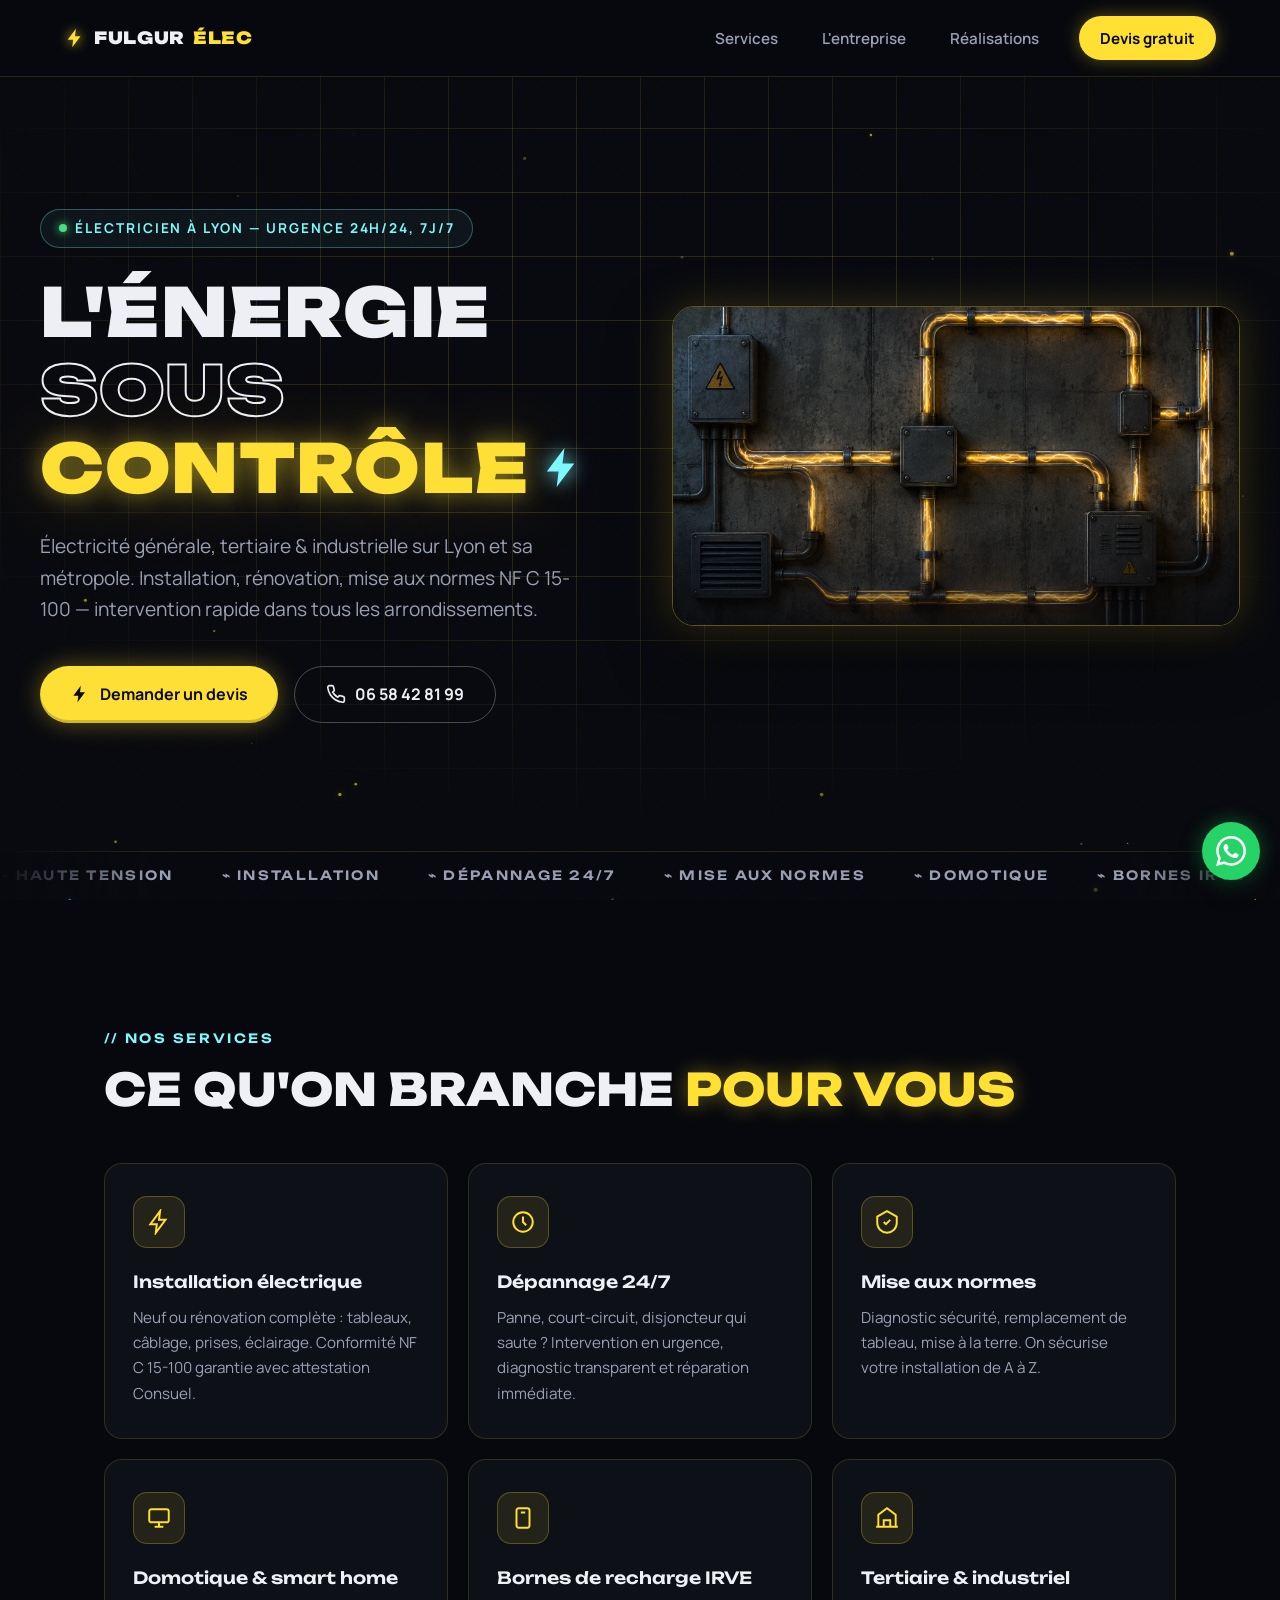
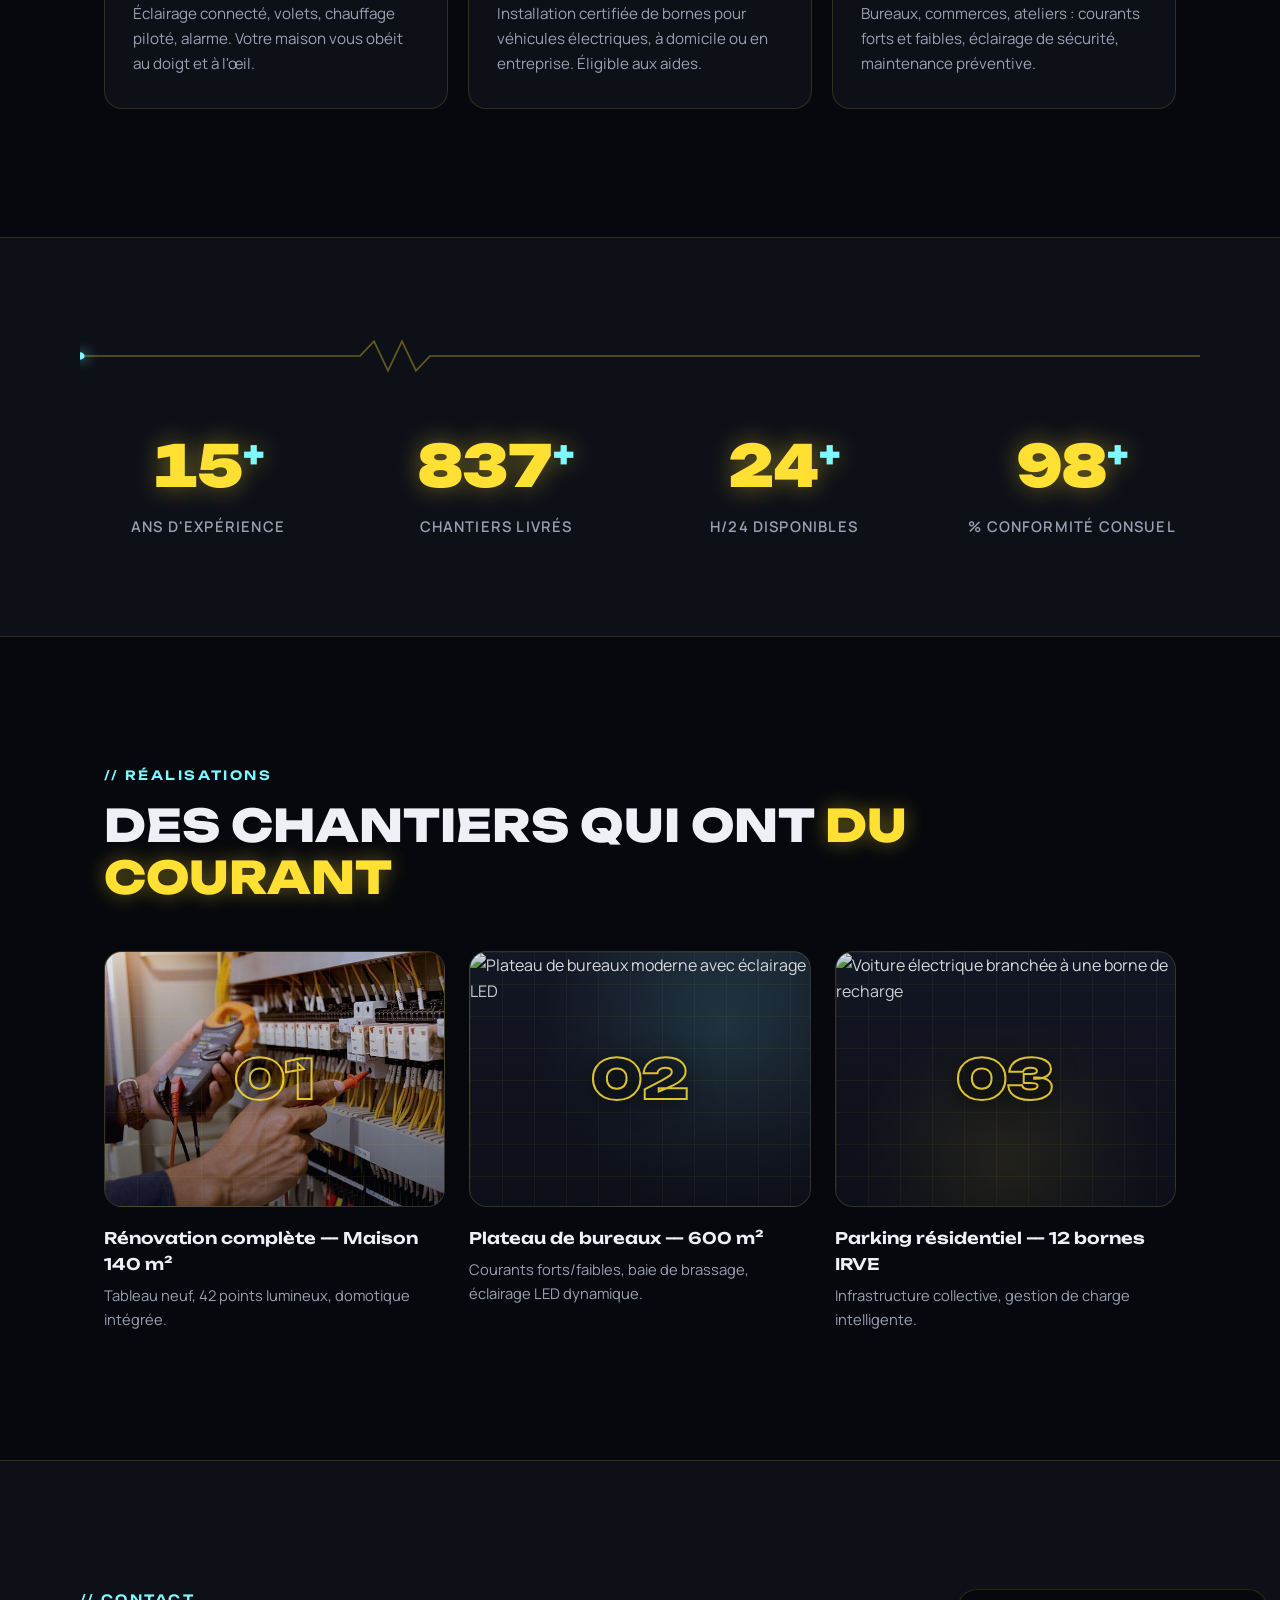
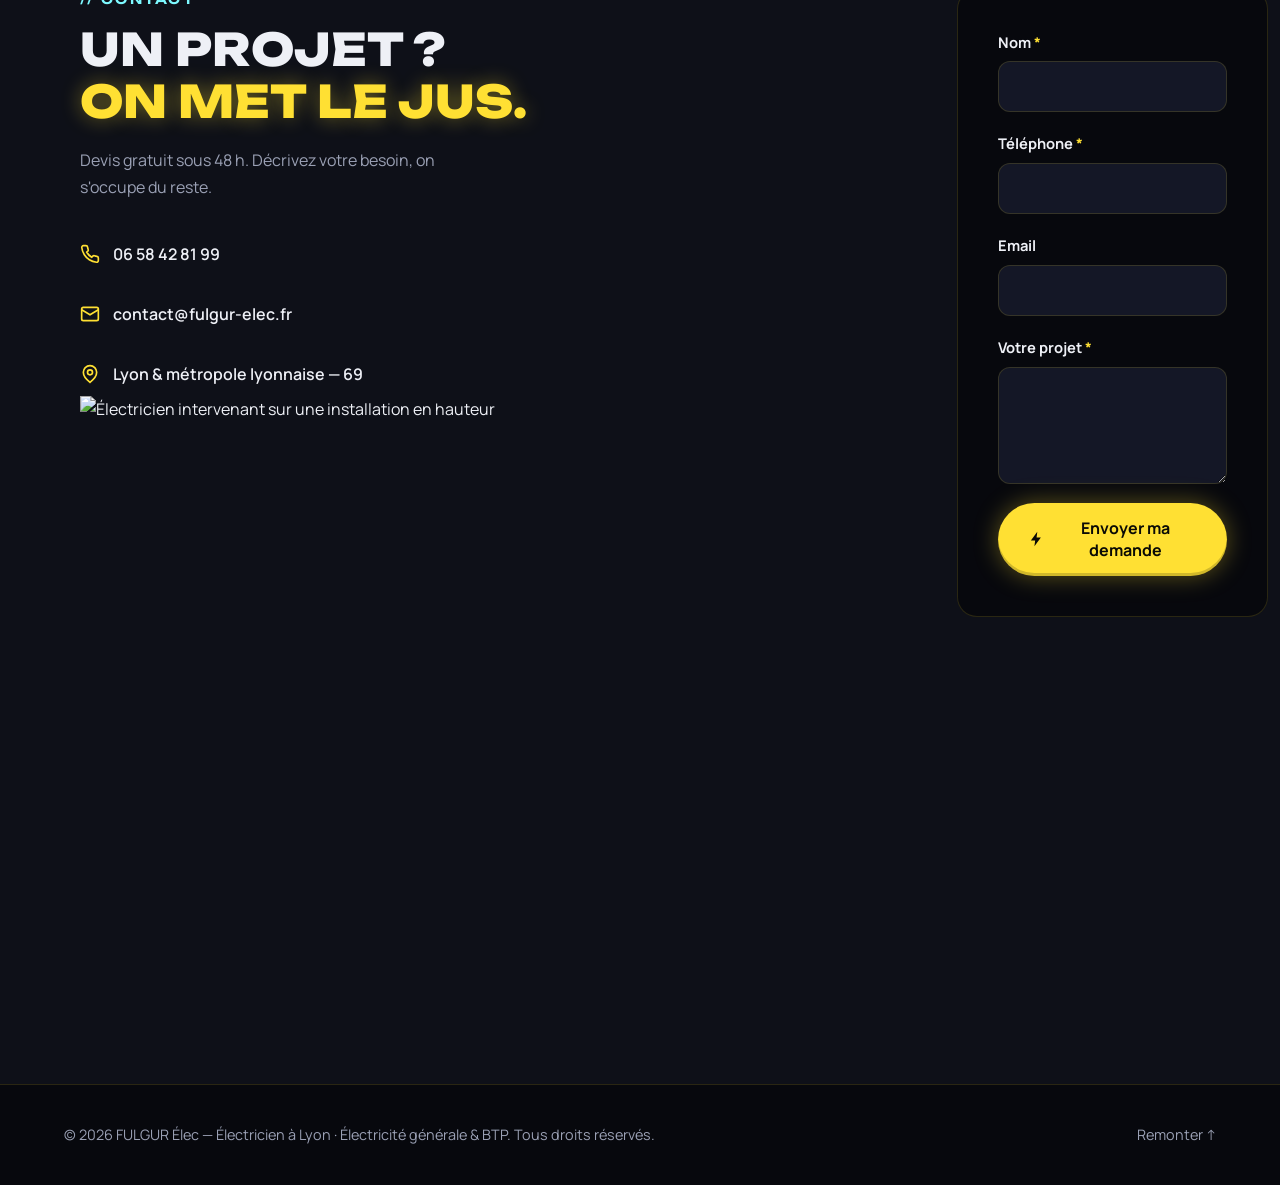
==== index.html @ a6e72f18 "Site vitrine FULGUR Élec — électricien à Lyon Co-Authored-By: Claude Fable 5 <noreply@anthropic.com>" ====
<!DOCTYPE html>
<html lang="fr">
<head>
<meta charset="UTF-8">
<meta name="viewport" content="width=device-width, initial-scale=1">
<title>FULGUR Élec — Électricien à Lyon | Électricité générale & BTP</title>
<meta name="description" content="FULGUR Élec, votre électricien à Lyon : électricité générale, tertiaire et industrielle. Installation, dépannage 24/7, mise aux normes sur Lyon et sa métropole. Devis gratuit.">
<link rel="preconnect" href="https://fonts.googleapis.com">
<link rel="preconnect" href="https://fonts.gstatic.com" crossorigin>
<link href="https://fonts.googleapis.com/css2?family=Unbounded:wght@400;600;800;900&family=Manrope:wght@400;500;600;700&display=swap" rel="stylesheet">
<link rel="stylesheet" href="styles.css">
</head>
<body>
<a class="skip-link" href="#main">Passer au contenu principal</a>

<!-- Canvas étincelles plein écran -->
<canvas id="sparks" aria-hidden="true"></canvas>

<header class="nav" id="top">
  <a href="#top" class="nav__logo" aria-label="FULGUR Élec — accueil">
    <svg viewBox="0 0 24 24" fill="none" aria-hidden="true" class="logo-bolt">
      <path d="M13 2 4 14h6l-1 8 9-12h-6l1-8z" fill="currentColor"/>
    </svg>
    FULGUR<span>ÉLEC</span>
  </a>
  <nav aria-label="Navigation principale" class="nav__links" id="navlinks">
    <a href="#services">Services</a>
    <a href="#chiffres">L'entreprise</a>
    <a href="#realisations">Réalisations</a>
    <a href="#contact" class="nav__cta">Devis gratuit</a>
  </nav>
  <button class="nav__burger" id="burger" aria-label="Ouvrir le menu" aria-expanded="false" aria-controls="navlinks">
    <span></span><span></span><span></span>
  </button>
</header>

<main id="main">

<!-- ============ HERO ============ -->
<section class="hero">
  <!-- Éclairs SVG animés -->
  <svg class="bolt bolt--1" viewBox="0 0 200 600" aria-hidden="true" preserveAspectRatio="none">
    <path class="bolt-path" d="M120 0 L80 180 L130 190 L60 380 L110 390 L40 600" />
  </svg>
  <svg class="bolt bolt--2" viewBox="0 0 200 600" aria-hidden="true" preserveAspectRatio="none">
    <path class="bolt-path" d="M60 0 L110 160 L70 175 L140 360 L95 375 L160 600" />
  </svg>
  <svg class="bolt bolt--3" viewBox="0 0 200 600" aria-hidden="true" preserveAspectRatio="none">
    <path class="bolt-path" d="M100 0 L70 220 L125 230 L85 430 L135 440 L90 600" />
  </svg>
  <div class="hero__flash" aria-hidden="true"></div>
  <div class="hero__grid" aria-hidden="true"></div>

  <div class="hero__inner">
  <div class="hero__content">
    <p class="hero__kicker reveal"><span class="live-dot" aria-hidden="true"></span> Électricien à Lyon — Urgence 24h/24, 7j/7</p>
    <h1 class="hero__title">
      <span class="reveal r1">L'ÉNERGIE</span>
      <span class="reveal r2 stroke">SOUS</span>
      <span class="reveal r3 volt">CONTRÔLE<svg class="title-bolt" viewBox="0 0 24 24" aria-hidden="true"><path d="M13 2 4 14h6l-1 8 9-12h-6l1-8z" fill="currentColor"/></svg></span>
    </h1>
    <p class="hero__sub reveal r4">Électricité générale, tertiaire &amp; industrielle sur Lyon et sa métropole. Installation, rénovation, mise aux normes NF C 15-100 — intervention rapide dans tous les arrondissements.</p>
    <div class="hero__actions reveal r5">
      <a href="#contact" class="btn btn--primary">
        <svg viewBox="0 0 24 24" fill="none" aria-hidden="true"><path d="M13 2 4 14h6l-1 8 9-12h-6l1-8z" fill="currentColor"/></svg>
        Demander un devis
      </a>
      <a href="tel:+33658428199" class="btn btn--ghost">
        <svg viewBox="0 0 24 24" fill="none" stroke="currentColor" stroke-width="2" aria-hidden="true"><path d="M22 16.92v3a2 2 0 0 1-2.18 2 19.79 19.79 0 0 1-8.63-3.07 19.5 19.5 0 0 1-6-6 19.79 19.79 0 0 1-3.07-8.67A2 2 0 0 1 4.11 2h3a2 2 0 0 1 2 1.72c.127.96.361 1.903.7 2.81a2 2 0 0 1-.45 2.11L8.09 9.91a16 16 0 0 0 6 6l1.27-1.27a2 2 0 0 1 2.11-.45c.907.339 1.85.573 2.81.7A2 2 0 0 1 22 16.92z"/></svg>
        06 58 42 81 99
      </a>
    </div>
  </div>

  <div class="hero__media reveal r4">
    <div class="hero__media-frame">
      <video src="video_web.mp4" poster="image_video.png" autoplay muted loop playsinline aria-label="Vidéo de présentation FULGUR Élec"></video>
    </div>
  </div>
  </div>

  <div class="hero__marquee" aria-hidden="true">
    <div class="marquee__track">
      <span>⌁ HAUTE TENSION</span><span>⌁ INSTALLATION</span><span>⌁ DÉPANNAGE 24/7</span><span>⌁ MISE AUX NORMES</span><span>⌁ DOMOTIQUE</span><span>⌁ BORNES IRVE</span>
      <span>⌁ HAUTE TENSION</span><span>⌁ INSTALLATION</span><span>⌁ DÉPANNAGE 24/7</span><span>⌁ MISE AUX NORMES</span><span>⌁ DOMOTIQUE</span><span>⌁ BORNES IRVE</span>
    </div>
  </div>
</section>

<!-- ============ SERVICES ============ -->
<section class="services" id="services">
  <div class="section-head">
    <p class="section-tag">// Nos services</p>
    <h2>Ce qu'on branche <span class="accent">pour vous</span></h2>
  </div>
  <div class="services__grid">
    <article class="card" style="--i:0">
      <div class="card__zap" aria-hidden="true"></div>
      <div class="card__icon"><svg viewBox="0 0 24 24" fill="none" stroke="currentColor" stroke-width="1.8" aria-hidden="true"><path d="M13 2 4 14h6l-1 8 9-12h-6l1-8z"/></svg></div>
      <h3>Installation électrique</h3>
      <p>Neuf ou rénovation complète : tableaux, câblage, prises, éclairage. Conformité NF C 15-100 garantie avec attestation Consuel.</p>
    </article>
    <article class="card" style="--i:1">
      <div class="card__zap" aria-hidden="true"></div>
      <div class="card__icon"><svg viewBox="0 0 24 24" fill="none" stroke="currentColor" stroke-width="1.8" aria-hidden="true"><circle cx="12" cy="12" r="9"/><path d="M12 7v5l3 3"/></svg></div>
      <h3>Dépannage 24/7</h3>
      <p>Panne, court-circuit, disjoncteur qui saute ? Intervention en urgence, diagnostic transparent et réparation immédiate.</p>
    </article>
    <article class="card" style="--i:2">
      <div class="card__zap" aria-hidden="true"></div>
      <div class="card__icon"><svg viewBox="0 0 24 24" fill="none" stroke="currentColor" stroke-width="1.8" aria-hidden="true"><path d="M12 2 3 7v6c0 5 3.8 8.4 9 9 5.2-.6 9-4 9-9V7l-9-5z"/><path d="m9 12 2 2 4-4"/></svg></div>
      <h3>Mise aux normes</h3>
      <p>Diagnostic sécurité, remplacement de tableau, mise à la terre. On sécurise votre installation de A à Z.</p>
    </article>
    <article class="card" style="--i:3">
      <div class="card__zap" aria-hidden="true"></div>
      <div class="card__icon"><svg viewBox="0 0 24 24" fill="none" stroke="currentColor" stroke-width="1.8" aria-hidden="true"><rect x="3" y="4" width="18" height="12" rx="2"/><path d="M8 20h8M12 16v4"/></svg></div>
      <h3>Domotique &amp; smart home</h3>
      <p>Éclairage connecté, volets, chauffage piloté, alarme. Votre maison vous obéit au doigt et à l'œil.</p>
    </article>
    <article class="card" style="--i:4">
      <div class="card__zap" aria-hidden="true"></div>
      <div class="card__icon"><svg viewBox="0 0 24 24" fill="none" stroke="currentColor" stroke-width="1.8" aria-hidden="true"><rect x="6" y="3" width="12" height="18" rx="2"/><path d="M10 7h4M12 17h.01"/></svg></div>
      <h3>Bornes de recharge IRVE</h3>
      <p>Installation certifiée de bornes pour véhicules électriques, à domicile ou en entreprise. Éligible aux aides.</p>
    </article>
    <article class="card" style="--i:5">
      <div class="card__zap" aria-hidden="true"></div>
      <div class="card__icon"><svg viewBox="0 0 24 24" fill="none" stroke="currentColor" stroke-width="1.8" aria-hidden="true"><path d="M2 20h20M4 20V9l8-6 8 6v11M9 20v-6h6v6"/></svg></div>
      <h3>Tertiaire &amp; industriel</h3>
      <p>Bureaux, commerces, ateliers : courants forts et faibles, éclairage de sécurité, maintenance préventive.</p>
    </article>
  </div>
</section>

<!-- ============ CHIFFRES ============ -->
<section class="stats" id="chiffres">
  <div class="stats__wire" aria-hidden="true">
    <svg viewBox="0 0 1200 60" preserveAspectRatio="none"><path class="wire-path" d="M0 30 H300 l15 -20 15 40 15 -40 15 40 15 -20 H1200"/><circle class="wire-pulse" r="5"/></svg>
  </div>
  <div class="stats__grid">
    <div class="stat"><span class="stat__num" data-count="15">0</span><span class="stat__label">ans d'expérience</span></div>
    <div class="stat"><span class="stat__num" data-count="850">0</span><span class="stat__label">chantiers livrés</span></div>
    <div class="stat"><span class="stat__num" data-count="24">0</span><span class="stat__label">h/24 disponibles</span></div>
    <div class="stat"><span class="stat__num" data-count="100">0</span><span class="stat__label">% conformité Consuel</span></div>
  </div>
</section>

<!-- ============ RÉALISATIONS ============ -->
<section class="works" id="realisations">
  <div class="section-head">
    <p class="section-tag">// Réalisations</p>
    <h2>Des chantiers qui ont <span class="accent">du courant</span></h2>
  </div>
  <div class="works__grid">
    <article class="work" style="--i:0">
      <div class="work__visual work__visual--a"><img src="img2.jpg" alt="Électricien câblant un tableau électrique résidentiel" width="800" height="600" loading="lazy"><span aria-hidden="true">01</span></div>
      <h3>Rénovation complète — Maison 140 m²</h3>
      <p>Tableau neuf, 42 points lumineux, domotique intégrée.</p>
    </article>
    <article class="work" style="--i:1">
      <div class="work__visual work__visual--b"><img src="https://images.unsplash.com/photo-1497366754035-f200968a6e72?auto=format&fit=crop&w=800&q=70" alt="Plateau de bureaux moderne avec éclairage LED" width="800" height="600" loading="lazy"><span aria-hidden="true">02</span></div>
      <h3>Plateau de bureaux — 600 m²</h3>
      <p>Courants forts/faibles, baie de brassage, éclairage LED dynamique.</p>
    </article>
    <article class="work" style="--i:2">
      <div class="work__visual work__visual--c"><img src="https://images.unsplash.com/photo-1593941707882-a5bba14938c7?auto=format&fit=crop&w=800&q=70" alt="Voiture électrique branchée à une borne de recharge" width="800" height="600" loading="lazy"><span aria-hidden="true">03</span></div>
      <h3>Parking résidentiel — 12 bornes IRVE</h3>
      <p>Infrastructure collective, gestion de charge intelligente.</p>
    </article>
  </div>
</section>

<!-- ============ CONTACT ============ -->
<section class="contact" id="contact">
  <div class="contact__inner">
    <div class="contact__text">
      <p class="section-tag">// Contact</p>
      <h2>Un projet ?<br><span class="accent">On met le jus.</span></h2>
      <p class="contact__sub">Devis gratuit sous 48 h. Décrivez votre besoin, on s'occupe du reste.</p>
      <ul class="contact__infos">
        <li><svg viewBox="0 0 24 24" fill="none" stroke="currentColor" stroke-width="2" aria-hidden="true"><path d="M22 16.92v3a2 2 0 0 1-2.18 2 19.79 19.79 0 0 1-8.63-3.07 19.5 19.5 0 0 1-6-6 19.79 19.79 0 0 1-3.07-8.67A2 2 0 0 1 4.11 2h3a2 2 0 0 1 2 1.72c.127.96.361 1.903.7 2.81a2 2 0 0 1-.45 2.11L8.09 9.91a16 16 0 0 0 6 6l1.27-1.27a2 2 0 0 1 2.11-.45c.907.339 1.85.573 2.81.7A2 2 0 0 1 22 16.92z"/></svg><a href="tel:+33658428199">06 58 42 81 99</a></li>
        <li><svg viewBox="0 0 24 24" fill="none" stroke="currentColor" stroke-width="2" aria-hidden="true"><rect x="2" y="4" width="20" height="16" rx="2"/><path d="m22 7-10 6L2 7"/></svg><a href="mailto:contact@fulgur-elec.fr">contact@fulgur-elec.fr</a></li>
        <li><svg viewBox="0 0 24 24" fill="none" stroke="currentColor" stroke-width="2" aria-hidden="true"><path d="M20 10c0 6-8 12-8 12s-8-6-8-12a8 8 0 0 1 16 0z"/><circle cx="12" cy="10" r="3"/></svg>Lyon &amp; métropole lyonnaise — 69</li>
      </ul>
      <div class="contact__photo">
        <img src="https://images.unsplash.com/photo-1621905252507-b35492cc74b4?auto=format&fit=crop&w=800&q=70" alt="Électricien intervenant sur une installation en hauteur" width="800" height="560" loading="lazy">
      </div>
    </div>
    <form class="contact__form" id="quoteForm" novalidate>
      <div class="field">
        <label for="f-name">Nom <span aria-hidden="true">*</span></label>
        <input id="f-name" name="name" type="text" autocomplete="name" required>
        <p class="field__error" id="err-name" hidden>Veuillez indiquer votre nom.</p>
      </div>
      <div class="field">
        <label for="f-tel">Téléphone <span aria-hidden="true">*</span></label>
        <input id="f-tel" name="tel" type="tel" autocomplete="tel" required>
        <p class="field__error" id="err-tel" hidden>Veuillez indiquer un numéro valide.</p>
      </div>
      <div class="field">
        <label for="f-email">Email</label>
        <input id="f-email" name="email" type="email" autocomplete="email">
      </div>
      <div class="field">
        <label for="f-msg">Votre projet <span aria-hidden="true">*</span></label>
        <textarea id="f-msg" name="message" rows="4" required></textarea>
        <p class="field__error" id="err-msg" hidden>Dites-nous en un mot ce dont vous avez besoin.</p>
      </div>
      <button type="submit" class="btn btn--primary btn--full">
        <svg viewBox="0 0 24 24" fill="none" aria-hidden="true"><path d="M13 2 4 14h6l-1 8 9-12h-6l1-8z" fill="currentColor"/></svg>
        Envoyer ma demande
      </button>
      <p class="form__success" id="formSuccess" role="status" hidden>⌁ Demande envoyée ! On vous rappelle sous 48 h.</p>
    </form>
  </div>
</section>

</main>

<a href="https://wa.me/33658428199?text=Bonjour%2C%20je%20souhaite%20un%20devis%20pour%20des%20travaux%20d%27%C3%A9lectricit%C3%A9%20%C3%A0%20Lyon."
   class="whatsapp-fab" target="_blank" rel="noopener" aria-label="Nous contacter sur WhatsApp">
  <svg viewBox="0 0 24 24" fill="currentColor" aria-hidden="true"><path d="M17.472 14.382c-.297-.149-1.758-.867-2.03-.967-.273-.099-.471-.148-.67.15-.197.297-.767.966-.94 1.164-.173.199-.347.223-.644.075-.297-.15-1.255-.463-2.39-1.475-.883-.788-1.48-1.761-1.653-2.059-.173-.297-.018-.458.13-.606.134-.133.297-.347.446-.52.149-.174.198-.298.297-.497.1-.198.05-.371-.025-.52-.075-.149-.669-1.612-.916-2.207-.242-.579-.487-.5-.669-.51-.173-.008-.371-.01-.57-.01-.198 0-.52.074-.792.372-.272.297-1.04 1.016-1.04 2.479 0 1.462 1.065 2.875 1.213 3.074.149.198 2.096 3.2 5.077 4.487.709.306 1.262.489 1.694.625.712.227 1.36.195 1.871.118.571-.085 1.758-.719 2.006-1.413.248-.694.248-1.289.173-1.413-.074-.124-.272-.198-.57-.347m-5.421 7.403h-.004a9.87 9.87 0 0 1-5.031-1.378l-.361-.214-3.741.982.998-3.648-.235-.374a9.86 9.86 0 0 1-1.51-5.26c.001-5.45 4.436-9.884 9.888-9.884 2.64 0 5.122 1.03 6.988 2.898a9.825 9.825 0 0 1 2.893 6.994c-.003 5.45-4.437 9.884-9.885 9.884m8.413-18.297A11.815 11.815 0 0 0 12.05 0C5.495 0 .16 5.335.157 11.892c0 2.096.547 4.142 1.588 5.945L.057 24l6.305-1.654a11.882 11.882 0 0 0 5.683 1.448h.005c6.554 0 11.89-5.335 11.893-11.893a11.821 11.821 0 0 0-3.48-8.413Z"/></svg>
</a>

<footer class="footer">
  <p>© 2026 FULGUR Élec — Électricien à Lyon · Électricité générale &amp; BTP. Tous droits réservés.</p>
  <a href="#top">Remonter ↑</a>
</footer>

<script src="script.js" defer></script>
</body>
</html>
---- styles.css ----
/* ============ FULGUR ÉLEC — thème haute tension ============ */
:root {
  --bg: #07080d;
  --surface: #0e1018;
  --surface-2: #141726;
  --line: rgba(255, 224, 51, .14);
  --on-surface: #eef0f6;
  --muted: #9aa0b4;
  --primary: #ffe033;         /* jaune électrique */
  --primary-dim: #d4b800;
  --on-primary: #0a0a05;
  --arc: #7df9ff;             /* cyan arc électrique */
  --error: #ff5c5c;
  --success: #4ade80;
  --font-display: "Unbounded", sans-serif;
  --font-body: "Manrope", sans-serif;
}

* { margin: 0; padding: 0; box-sizing: border-box; }
html { scroll-behavior: smooth; }
body {
  background: var(--bg);
  color: var(--on-surface);
  font-family: var(--font-body);
  font-size: 16px;
  line-height: 1.65;
  overflow-x: hidden;
}
img, svg { display: block; }
a { color: inherit; }

/* Grain subtil */
body::before {
  content: ""; position: fixed; inset: 0; pointer-events: none; z-index: 3;
  opacity: .05;
  background-image: url("data:image/svg+xml,%3Csvg xmlns='http://www.w3.org/2000/svg' width='120' height='120'%3E%3Cfilter id='n'%3E%3CfeTurbulence type='fractalNoise' baseFrequency='0.9' numOctaves='2'/%3E%3C/filter%3E%3Crect width='120' height='120' filter='url(%23n)' opacity='0.6'/%3E%3C/svg%3E");
}

.skip-link {
  position: absolute; left: -999px; top: 0; z-index: 100;
  background: var(--primary); color: var(--on-primary);
  padding: .75rem 1.25rem; font-weight: 700; text-decoration: none;
}
.skip-link:focus { left: 0; }

:focus-visible { outline: 3px solid var(--arc); outline-offset: 3px; border-radius: 4px; }

#sparks { position: fixed; inset: 0; z-index: 1; pointer-events: none; }

/* ============ NAV ============ */
.nav {
  position: fixed; top: 0; left: 0; right: 0; z-index: 50;
  display: flex; align-items: center; justify-content: space-between;
  padding: 1rem clamp(1.25rem, 5vw, 4rem);
  background: color-mix(in srgb, var(--bg) 78%, transparent);
  backdrop-filter: blur(14px);
  border-bottom: 1px solid var(--line);
}
.nav__logo {
  display: flex; align-items: center; gap: .5rem;
  font-family: var(--font-display); font-weight: 900; font-size: 1.05rem;
  letter-spacing: .04em; text-decoration: none; color: var(--on-surface);
  min-height: 44px;
}
.nav__logo span { color: var(--primary); }
.logo-bolt { width: 22px; height: 22px; color: var(--primary); filter: drop-shadow(0 0 6px var(--primary)); }
.nav__links { display: flex; align-items: center; gap: clamp(1rem, 3vw, 2.25rem); }
.nav__links a {
  text-decoration: none; color: var(--muted); font-weight: 600; font-size: .95rem;
  padding: .6rem .25rem; min-height: 44px; display: inline-flex; align-items: center;
  transition: color .2s ease;
}
.nav__links a:hover { color: var(--primary); }
.nav__cta {
  background: var(--primary); color: var(--on-primary) !important;
  padding: .6rem 1.3rem !important; border-radius: 999px; font-weight: 700 !important;
  box-shadow: 0 0 18px rgba(255, 224, 51, .35);
  transition: transform .15s ease, box-shadow .2s ease;
}
.nav__cta:hover { transform: translateY(-2px); box-shadow: 0 0 30px rgba(255, 224, 51, .55); }
.nav__burger { display: none; }

/* ============ HERO ============ */
.hero {
  position: relative; min-height: 100dvh;
  display: flex; align-items: center; justify-content: center;
  padding: 7rem 1.5rem 5rem; overflow: hidden;
}
.hero__grid {
  position: absolute; inset: 0; z-index: 0;
  background-image:
    linear-gradient(var(--line) 1px, transparent 1px),
    linear-gradient(90deg, var(--line) 1px, transparent 1px);
  background-size: 64px 64px;
  mask-image: radial-gradient(ellipse 80% 70% at 50% 40%, black 30%, transparent 75%);
  -webkit-mask-image: radial-gradient(ellipse 80% 70% at 50% 40%, black 30%, transparent 75%);
}
.hero__flash {
  position: absolute; inset: 0; z-index: 0; background: var(--arc); opacity: 0;
  animation: flash 7s infinite;
  mix-blend-mode: screen;
}
@keyframes flash {
  0%, 91%, 95%, 100% { opacity: 0; }
  92% { opacity: .10; }
  93% { opacity: .02; }
  94% { opacity: .14; }
}

/* Éclairs SVG */
.bolt { position: absolute; top: -5%; height: 110%; width: clamp(90px, 12vw, 180px); z-index: 0; }
.bolt--1 { left: 6%; }
.bolt--2 { right: 8%; }
.bolt--3 { left: 45%; opacity: .6; }
.bolt-path {
  fill: none; stroke: var(--primary); stroke-width: 3; stroke-linejoin: round;
  stroke-dasharray: 1400; stroke-dashoffset: 1400;
  filter: drop-shadow(0 0 8px var(--primary)) drop-shadow(0 0 24px rgba(255,224,51,.6));
  animation: strike 7s infinite;
}
.bolt--2 .bolt-path { stroke: var(--arc); filter: drop-shadow(0 0 8px var(--arc)) drop-shadow(0 0 24px rgba(125,249,255,.5)); animation-delay: 2.3s; }
.bolt--3 .bolt-path { animation-delay: 4.6s; stroke-width: 2; }
@keyframes strike {
  0%, 88% { stroke-dashoffset: 1400; opacity: 0; }
  90% { stroke-dashoffset: 0; opacity: 1; }
  92% { opacity: .25; }
  94% { opacity: 1; }
  97%, 100% { stroke-dashoffset: 0; opacity: 0; }
}

.hero__inner {
  position: relative; z-index: 2;
  display: grid; grid-template-columns: 1fr 1fr;
  gap: clamp(2rem, 5vw, 4.5rem); align-items: center;
  max-width: 1200px; width: 100%;
}
.hero__content { text-align: left; }

.hero__media { min-width: 0; display: flex; }
.hero__media-frame {
  position: relative; border-radius: 22px; overflow: hidden;
  width: 100%; display: flex;
  border: 1px solid rgba(255,224,51,.35);
  box-shadow: 0 0 40px rgba(255,224,51,.18), 0 24px 60px rgba(0,0,0,.55);
}
.hero__media-frame::after {
  content: ""; position: absolute; inset: 0; pointer-events: none;
  background: linear-gradient(180deg, transparent 65%, rgba(7,8,13,.55));
}
.hero__media video {
  display: block; width: 100%; aspect-ratio: 16 / 9; object-fit: cover;
}
.hero__kicker {
  display: inline-flex; align-items: center; gap: .55rem;
  font-size: .85rem; font-weight: 700; letter-spacing: .14em; text-transform: uppercase;
  color: var(--arc); border: 1px solid rgba(125,249,255,.3); border-radius: 999px;
  padding: .45rem 1.1rem; margin-bottom: 1.75rem;
  background: rgba(125,249,255,.05);
}
.live-dot {
  width: 8px; height: 8px; border-radius: 50%; background: var(--success);
  box-shadow: 0 0 8px var(--success);
  animation: pulse 1.6s ease-in-out infinite;
}
@keyframes pulse { 50% { opacity: .35; } }

.hero__title {
  font-family: var(--font-display); font-weight: 900;
  font-size: clamp(2rem, 5.5vw, 4.2rem); line-height: 1.06;
  text-transform: uppercase; letter-spacing: .01em;
  display: flex; flex-direction: column; align-items: flex-start; gap: .1em;
}
.hero__title .stroke {
  color: transparent; -webkit-text-stroke: 2px var(--on-surface);
}
.hero__title .volt {
  color: var(--primary);
  text-shadow: 0 0 24px rgba(255,224,51,.5), 0 0 80px rgba(255,224,51,.25);
  display: inline-flex; align-items: center; gap: .15em;
}
.title-bolt { width: .7em; height: .7em; color: var(--arc); filter: drop-shadow(0 0 10px var(--arc)); animation: flicker 3.5s infinite; }
@keyframes flicker { 0%,100% {opacity:1} 6% {opacity:.2} 9% {opacity:1} 54% {opacity:1} 56% {opacity:.4} 58% {opacity:1} }

.hero__sub {
  color: var(--muted); font-size: clamp(1rem, 2vw, 1.2rem);
  max-width: 560px; margin: 1.75rem 0 2.5rem;
}
.hero__actions { display: flex; gap: 1rem; flex-wrap: wrap; }

.btn {
  display: inline-flex; align-items: center; gap: .6rem;
  min-height: 52px; padding: .9rem 1.9rem; border-radius: 999px;
  font-family: var(--font-body); font-weight: 700; font-size: 1rem;
  text-decoration: none; border: none; cursor: pointer;
  touch-action: manipulation;
  transition: transform .15s ease, box-shadow .25s ease, background .2s ease;
}
.btn svg { width: 20px; height: 20px; }
.btn:active { transform: scale(.97); }
.btn--primary {
  background: var(--primary); color: var(--on-primary);
  box-shadow: 0 0 24px rgba(255,224,51,.35), inset 0 -3px 0 rgba(0,0,0,.18);
}
.btn--primary:hover { transform: translateY(-2px); box-shadow: 0 0 44px rgba(255,224,51,.6); }
.btn--ghost {
  background: transparent; color: var(--on-surface);
  border: 1.5px solid rgba(238,240,246,.28);
}
.btn--ghost:hover { border-color: var(--arc); color: var(--arc); box-shadow: 0 0 20px rgba(125,249,255,.25); }
.btn--full { width: 100%; justify-content: center; }

/* Reveal au chargement */
.reveal { opacity: 0; transform: translateY(26px); animation: rise .8s cubic-bezier(.2,.8,.2,1) forwards; }
.r1 { animation-delay: .1s } .r2 { animation-delay: .22s } .r3 { animation-delay: .34s }
.r4 { animation-delay: .5s } .r5 { animation-delay: .64s }
@keyframes rise { to { opacity: 1; transform: none; } }

/* Marquee */
.hero__marquee {
  position: absolute; bottom: 0; left: 0; right: 0; z-index: 2;
  border-top: 1px solid var(--line);
  background: color-mix(in srgb, var(--bg) 65%, transparent);
  overflow: hidden; padding: .85rem 0;
  -webkit-mask-image: linear-gradient(90deg, transparent, black 12%, black 88%, transparent);
  mask-image: linear-gradient(90deg, transparent, black 12%, black 88%, transparent);
}
.marquee__track {
  display: flex; gap: 3rem; width: max-content;
  animation: scroll 26s linear infinite;
  font-family: var(--font-display); font-size: .8rem; font-weight: 600;
  letter-spacing: .18em; color: var(--muted); white-space: nowrap;
}
@keyframes scroll { to { transform: translateX(-50%); } }

/* ============ SECTIONS ============ */
section { position: relative; z-index: 2; }
.section-head { max-width: 1120px; margin: 0 auto; padding: 0 1.5rem; }
.section-tag {
  font-family: var(--font-display); font-size: .8rem; font-weight: 600;
  letter-spacing: .2em; text-transform: uppercase; color: var(--arc);
  margin-bottom: .9rem;
}
h2 {
  font-family: var(--font-display); font-weight: 800;
  font-size: clamp(1.7rem, 4.5vw, 2.8rem); line-height: 1.15; text-transform: uppercase;
}
.accent { color: var(--primary); text-shadow: 0 0 20px rgba(255,224,51,.4); }

/* Services */
.services { padding: clamp(4.5rem, 10vw, 8rem) 0; }
.services__grid {
  max-width: 1120px; margin: 3rem auto 0; padding: 0 1.5rem;
  display: grid; grid-template-columns: repeat(auto-fit, minmax(300px, 1fr)); gap: 1.25rem;
}
.card {
  position: relative; overflow: hidden;
  background: var(--surface); border: 1px solid var(--line); border-radius: 18px;
  padding: 2rem 1.75rem;
  opacity: 0; transform: translateY(30px);
  transition: transform .3s ease, border-color .3s ease, box-shadow .3s ease;
}
.card.in-view { animation: rise .7s cubic-bezier(.2,.8,.2,1) forwards; animation-delay: calc(var(--i) * 90ms); }
.card:hover { border-color: rgba(255,224,51,.5); box-shadow: 0 12px 40px rgba(0,0,0,.5), 0 0 24px rgba(255,224,51,.12); transform: translateY(-4px); }
.card__zap {
  position: absolute; top: 0; left: -100%; height: 2px; width: 100%;
  background: linear-gradient(90deg, transparent, var(--primary), var(--arc), transparent);
  transition: left .5s ease;
}
.card:hover .card__zap { left: 100%; }
.card__icon {
  width: 52px; height: 52px; border-radius: 14px;
  display: grid; place-items: center; margin-bottom: 1.25rem;
  background: rgba(255,224,51,.09); color: var(--primary);
  border: 1px solid rgba(255,224,51,.25);
}
.card__icon svg { width: 26px; height: 26px; }
.card h3 { font-family: var(--font-display); font-size: 1.05rem; font-weight: 600; margin-bottom: .6rem; }
.card p { color: var(--muted); font-size: .95rem; }

/* Stats */
.stats { padding: clamp(3.5rem, 8vw, 6rem) 1.5rem; background: var(--surface); border-block: 1px solid var(--line); }
.stats__wire { max-width: 1120px; margin: 0 auto 2.5rem; }
.stats__wire svg { width: 100%; height: 44px; }
.wire-path { fill: none; stroke: rgba(255,224,51,.35); stroke-width: 2; }
.wire-pulse { fill: var(--arc); filter: drop-shadow(0 0 8px var(--arc)); animation: travel 4s linear infinite; }
@keyframes travel {
  0%   { cx: 0; cy: 30; }  25% { cx: 300px; cy: 30px; }
  100% { cx: 1200px; cy: 30px; }
}
.wire-pulse { offset-path: path("M0 30 H300 l15 -20 15 40 15 -40 15 40 15 -20 H1200"); animation: travelPath 4s linear infinite; }
@keyframes travelPath { from { offset-distance: 0%; } to { offset-distance: 100%; } }
.stats__grid {
  max-width: 1120px; margin: 0 auto;
  display: grid; grid-template-columns: repeat(auto-fit, minmax(180px, 1fr)); gap: 2rem;
  text-align: center;
}
.stat__num {
  display: block; font-family: var(--font-display); font-weight: 900;
  font-size: clamp(2.2rem, 6vw, 3.6rem); color: var(--primary);
  font-variant-numeric: tabular-nums;
  text-shadow: 0 0 24px rgba(255,224,51,.4);
}
.stat__num::after { content: "+"; color: var(--arc); font-size: .6em; vertical-align: super; }
.stat__label { color: var(--muted); font-weight: 600; font-size: .92rem; text-transform: uppercase; letter-spacing: .08em; }

/* Works */
.works { padding: clamp(4.5rem, 10vw, 8rem) 0; }
.works__grid {
  max-width: 1120px; margin: 3rem auto 0; padding: 0 1.5rem;
  display: grid; grid-template-columns: repeat(auto-fit, minmax(290px, 1fr)); gap: 1.5rem;
}
.work { opacity: 0; transform: translateY(30px); }
.work.in-view { animation: rise .7s cubic-bezier(.2,.8,.2,1) forwards; animation-delay: calc(var(--i) * 110ms); }
.work__visual {
  aspect-ratio: 4 / 3; border-radius: 18px; margin-bottom: 1.1rem;
  display: grid; place-items: center; overflow: hidden;
  border: 1px solid var(--line); position: relative;
}
.work__visual img {
  position: absolute; inset: 0; width: 100%; height: 100%; object-fit: cover;
  filter: saturate(.9) contrast(1.05);
  transition: transform .4s ease;
}
.work:hover .work__visual img { transform: scale(1.05); }
.work__visual span {
  position: relative; z-index: 2;
  font-family: var(--font-display); font-weight: 900; font-size: 3.4rem;
  color: transparent; -webkit-text-stroke: 2px rgba(255,224,51,.85);
  text-shadow: 0 4px 24px rgba(0,0,0,.6);
}
.work__visual::before {
  content: ""; position: absolute; inset: 0; z-index: 1;
  background: linear-gradient(180deg, rgba(7,8,13,.1), rgba(7,8,13,.55));
}
.work__visual--a { background: radial-gradient(circle at 25% 20%, rgba(255,224,51,.22), transparent 60%), var(--surface-2); }
.work__visual--b { background: radial-gradient(circle at 75% 30%, rgba(125,249,255,.18), transparent 60%), var(--surface-2); }
.work__visual--c { background: radial-gradient(circle at 50% 85%, rgba(255,224,51,.16), transparent 55%), var(--surface-2); }
.work__visual::after {
  content: ""; position: absolute; inset: 0; z-index: 1;
  background-image: linear-gradient(var(--line) 1px, transparent 1px), linear-gradient(90deg, var(--line) 1px, transparent 1px);
  background-size: 32px 32px; opacity: .35;
}
.work h3 { font-family: var(--font-display); font-size: 1rem; font-weight: 600; margin-bottom: .35rem; }
.work p { color: var(--muted); font-size: .92rem; }

/* Contact */
.contact { padding: clamp(4.5rem, 10vw, 8rem) 1.5rem; background: var(--surface); border-top: 1px solid var(--line); }
.contact__inner {
  max-width: 1120px; margin: 0 auto;
  display: grid; grid-template-columns: 1fr 1fr; gap: clamp(2.5rem, 6vw, 5rem);
  align-items: start;
}
.contact__sub { color: var(--muted); margin: 1.25rem 0 2rem; max-width: 42ch; }
.contact__infos { list-style: none; display: grid; gap: 1rem; }
.contact__infos li { display: flex; align-items: center; gap: .8rem; color: var(--on-surface); font-weight: 600; min-height: 44px; }
.contact__infos svg { width: 20px; height: 20px; color: var(--primary); flex-shrink: 0; }
.contact__infos a { text-decoration: none; }
.contact__infos a:hover { color: var(--primary); }

.contact__form {
  background: var(--bg); border: 1px solid var(--line); border-radius: 20px;
  padding: clamp(1.5rem, 4vw, 2.5rem); display: grid; gap: 1.2rem;
}
.field { display: grid; gap: .45rem; }
.field label { font-weight: 700; font-size: .92rem; }
.field label span { color: var(--primary); }
.field input, .field textarea {
  background: var(--surface-2); border: 1.5px solid var(--line); border-radius: 12px;
  padding: .85rem 1rem; color: var(--on-surface); font-family: var(--font-body); font-size: 1rem;
  min-height: 48px; resize: vertical;
  transition: border-color .2s ease, box-shadow .2s ease;
}
.field input:focus, .field textarea:focus {
  outline: none; border-color: var(--primary); box-shadow: 0 0 0 3px rgba(255,224,51,.18);
}
.field.invalid input, .field.invalid textarea { border-color: var(--error); }
.field__error { color: var(--error); font-size: .85rem; font-weight: 600; }
.form__success { color: var(--success); font-weight: 700; text-align: center; }

/* WhatsApp flottant */
.whatsapp-fab {
  position: fixed; right: 1.25rem; bottom: 1.25rem; z-index: 60;
  width: 58px; height: 58px; border-radius: 50%;
  display: grid; place-items: center;
  background: #25d366; color: #fff;
  box-shadow: 0 6px 24px rgba(0,0,0,.45), 0 0 20px rgba(37,211,102,.45);
  transition: transform .15s ease, box-shadow .2s ease;
  touch-action: manipulation;
}
.whatsapp-fab svg { width: 30px; height: 30px; }
.whatsapp-fab:hover { transform: translateY(-3px) scale(1.05); box-shadow: 0 10px 32px rgba(0,0,0,.5), 0 0 32px rgba(37,211,102,.65); }
.whatsapp-fab:active { transform: scale(.95); }

/* Footer */
.footer {
  display: flex; justify-content: space-between; align-items: center; flex-wrap: wrap; gap: 1rem;
  padding: 1.75rem clamp(1.25rem, 5vw, 4rem);
  border-top: 1px solid var(--line); color: var(--muted); font-size: .9rem;
  position: relative; z-index: 2;
}
.footer a { color: var(--muted); text-decoration: none; min-height: 44px; display: inline-flex; align-items: center; }
.footer a:hover { color: var(--primary); }

/* ============ RESPONSIVE ============ */
@media (max-width: 768px) {
  .nav__burger {
    display: flex; flex-direction: column; justify-content: center; gap: 5px;
    width: 48px; height: 48px; align-items: center;
    background: transparent; border: 1px solid var(--line); border-radius: 10px; cursor: pointer;
  }
  .nav__burger span { width: 20px; height: 2px; background: var(--on-surface); transition: transform .25s ease, opacity .2s ease; }
  .nav__burger[aria-expanded="true"] span:nth-child(1) { transform: translateY(7px) rotate(45deg); }
  .nav__burger[aria-expanded="true"] span:nth-child(2) { opacity: 0; }
  .nav__burger[aria-expanded="true"] span:nth-child(3) { transform: translateY(-7px) rotate(-45deg); }
  .nav__links {
    position: fixed; top: 64px; left: 0; right: 0;
    flex-direction: column; align-items: stretch; gap: 0;
    background: var(--surface); border-bottom: 1px solid var(--line);
    padding: .5rem 1.25rem 1.25rem;
    transform: translateY(-130%); transition: transform .3s ease;
  }
  .nav__links.open { transform: none; }
  .nav__links a { padding: .9rem .25rem; }
  .nav__cta { justify-content: center; display: flex; margin-top: .75rem; }
  .contact__inner { grid-template-columns: 1fr; }
  .bolt--3 { display: none; }
  .hero__inner { grid-template-columns: 1fr; }
  .hero { padding-top: 6rem; }
}

/* ============ REDUCED MOTION ============ */
@media (prefers-reduced-motion: reduce) {
  html { scroll-behavior: auto; }
  *, *::before, *::after { animation-duration: .01ms !important; animation-iteration-count: 1 !important; transition-duration: .01ms !important; }
  .reveal, .card, .work { opacity: 1; transform: none; }
  .bolt-path { stroke-dashoffset: 0; opacity: .5; }
  .hero__flash, #sparks { display: none; }
}
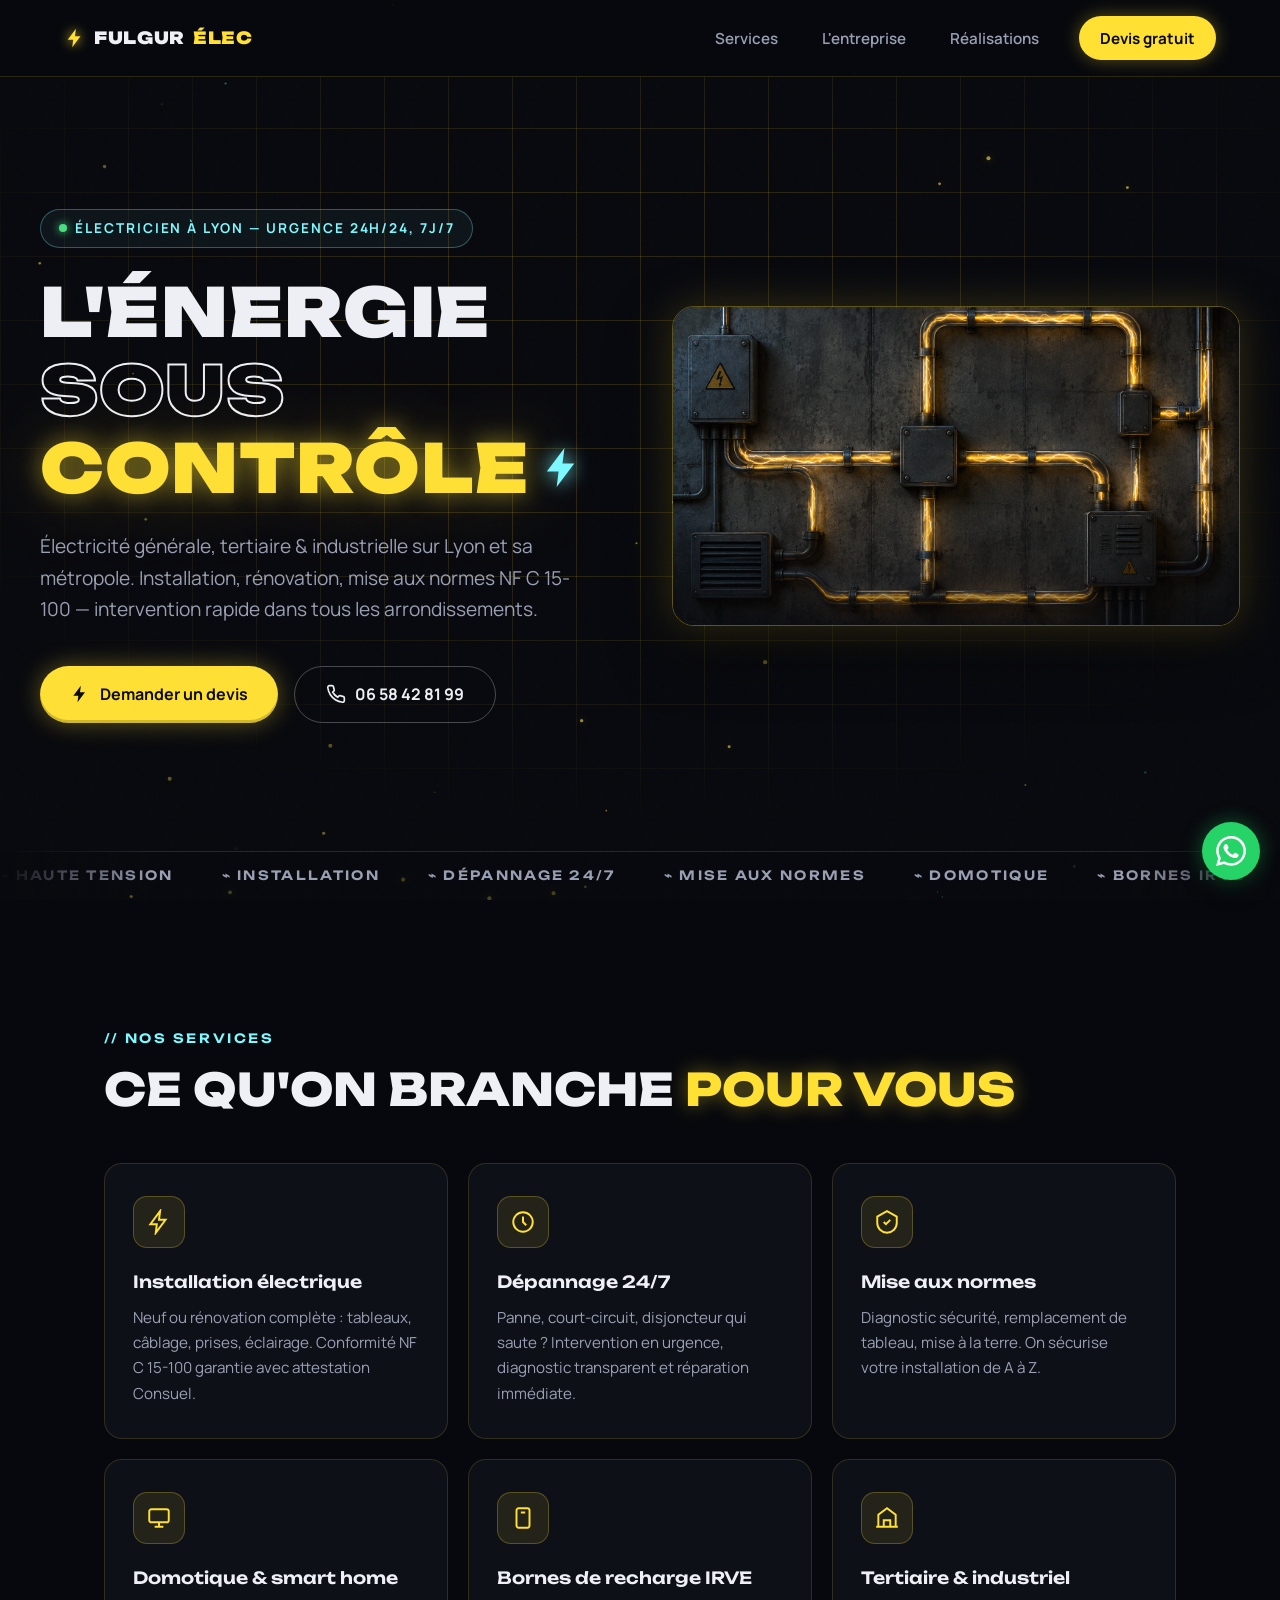
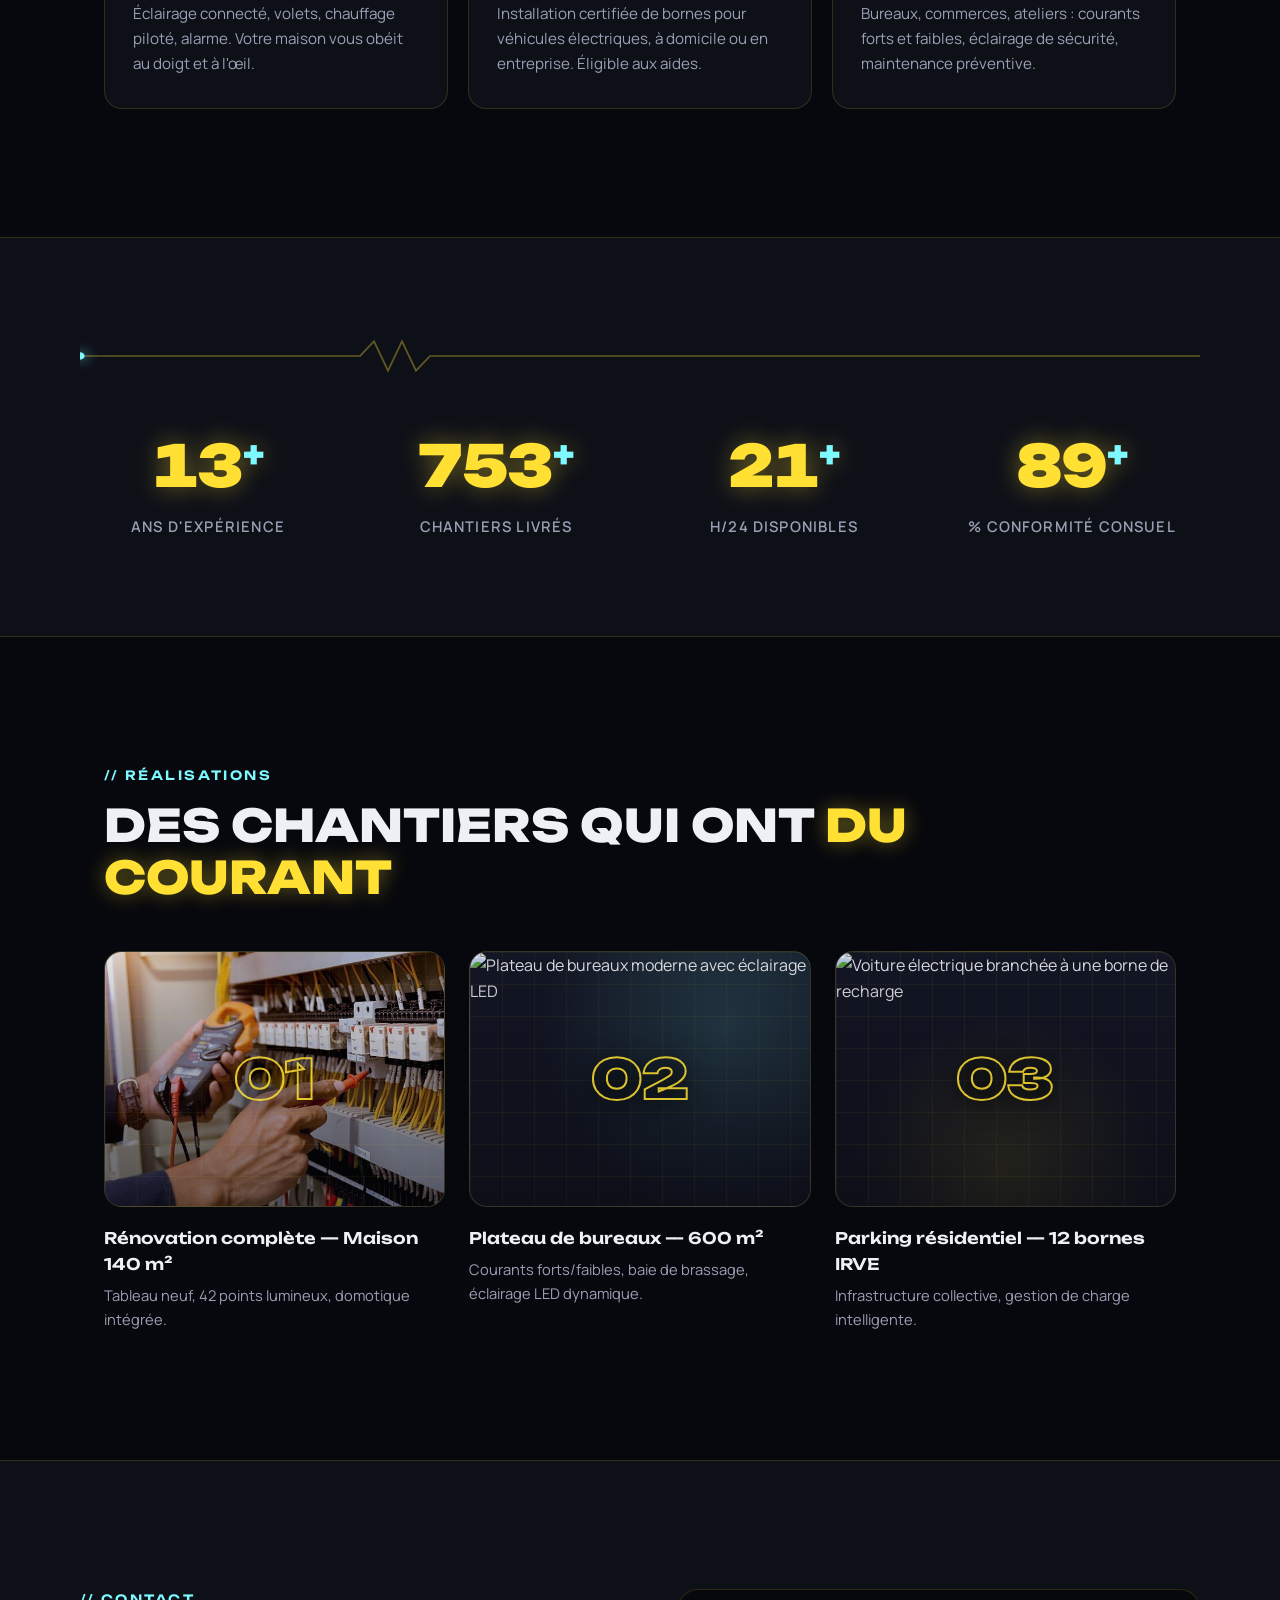
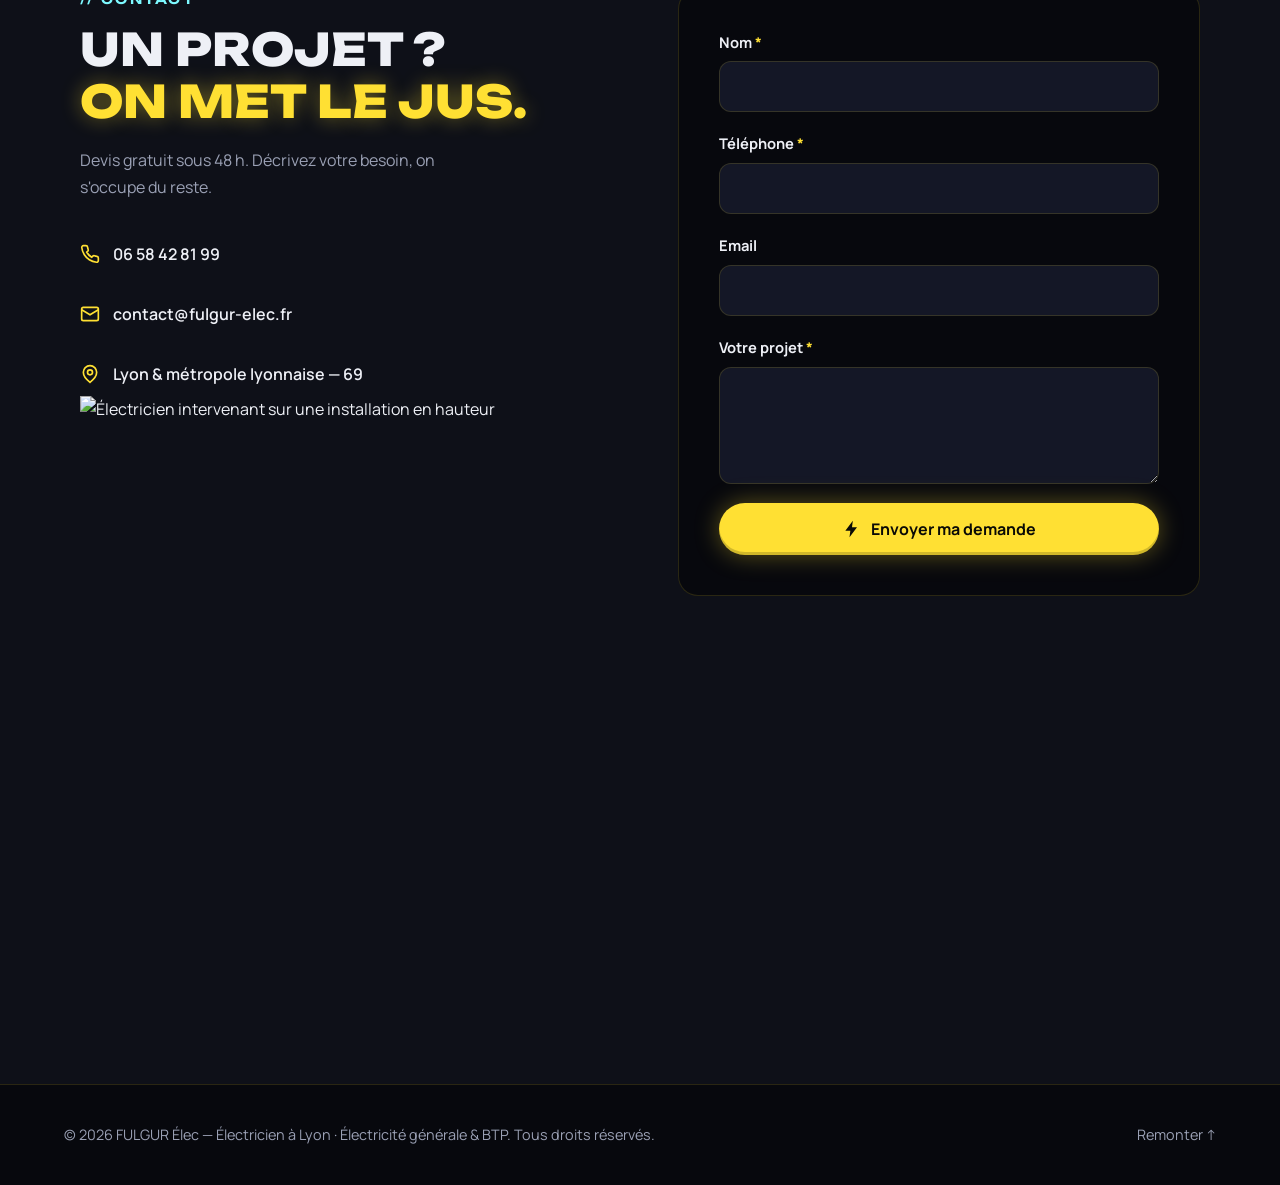
==== commit bfcdd208: "Ajout favicon + correction débordement formulaire mobile Co-Authored-By: Claude Fable 5 <noreply@ant" ====
--- a/index.html
+++ b/index.html
@@ -5,6 +5,8 @@
 <meta name="viewport" content="width=device-width, initial-scale=1">
 <title>FULGUR Élec — Électricien à Lyon | Électricité générale & BTP</title>
 <meta name="description" content="FULGUR Élec, votre électricien à Lyon : électricité générale, tertiaire et industrielle. Installation, dépannage 24/7, mise aux normes sur Lyon et sa métropole. Devis gratuit.">
+<link rel="icon" type="image/png" href="favicon.png">
+<link rel="apple-touch-icon" href="favicon.png">
 <link rel="preconnect" href="https://fonts.googleapis.com">
 <link rel="preconnect" href="https://fonts.gstatic.com" crossorigin>
 <link href="https://fonts.googleapis.com/css2?family=Unbounded:wght@400;600;800;900&family=Manrope:wght@400;500;600;700&display=swap" rel="stylesheet">
--- a/styles.css
+++ b/styles.css
@@ -359,15 +359,19 @@
 
 .contact__form {
   background: var(--bg); border: 1px solid var(--line); border-radius: 20px;
-  padding: clamp(1.5rem, 4vw, 2.5rem); display: grid; gap: 1.2rem;
-}
+  padding: clamp(1.25rem, 4vw, 2.5rem); display: grid; gap: 1.2rem;
+  min-width: 0; max-width: 100%;
+}
+.contact__text { min-width: 0; }
 .field { display: grid; gap: .45rem; }
 .field label { font-weight: 700; font-size: .92rem; }
 .field label span { color: var(--primary); }
+.field { min-width: 0; }
 .field input, .field textarea {
   background: var(--surface-2); border: 1.5px solid var(--line); border-radius: 12px;
   padding: .85rem 1rem; color: var(--on-surface); font-family: var(--font-body); font-size: 1rem;
   min-height: 48px; resize: vertical;
+  width: 100%; min-width: 0;
   transition: border-color .2s ease, box-shadow .2s ease;
 }
 .field input:focus, .field textarea:focus {
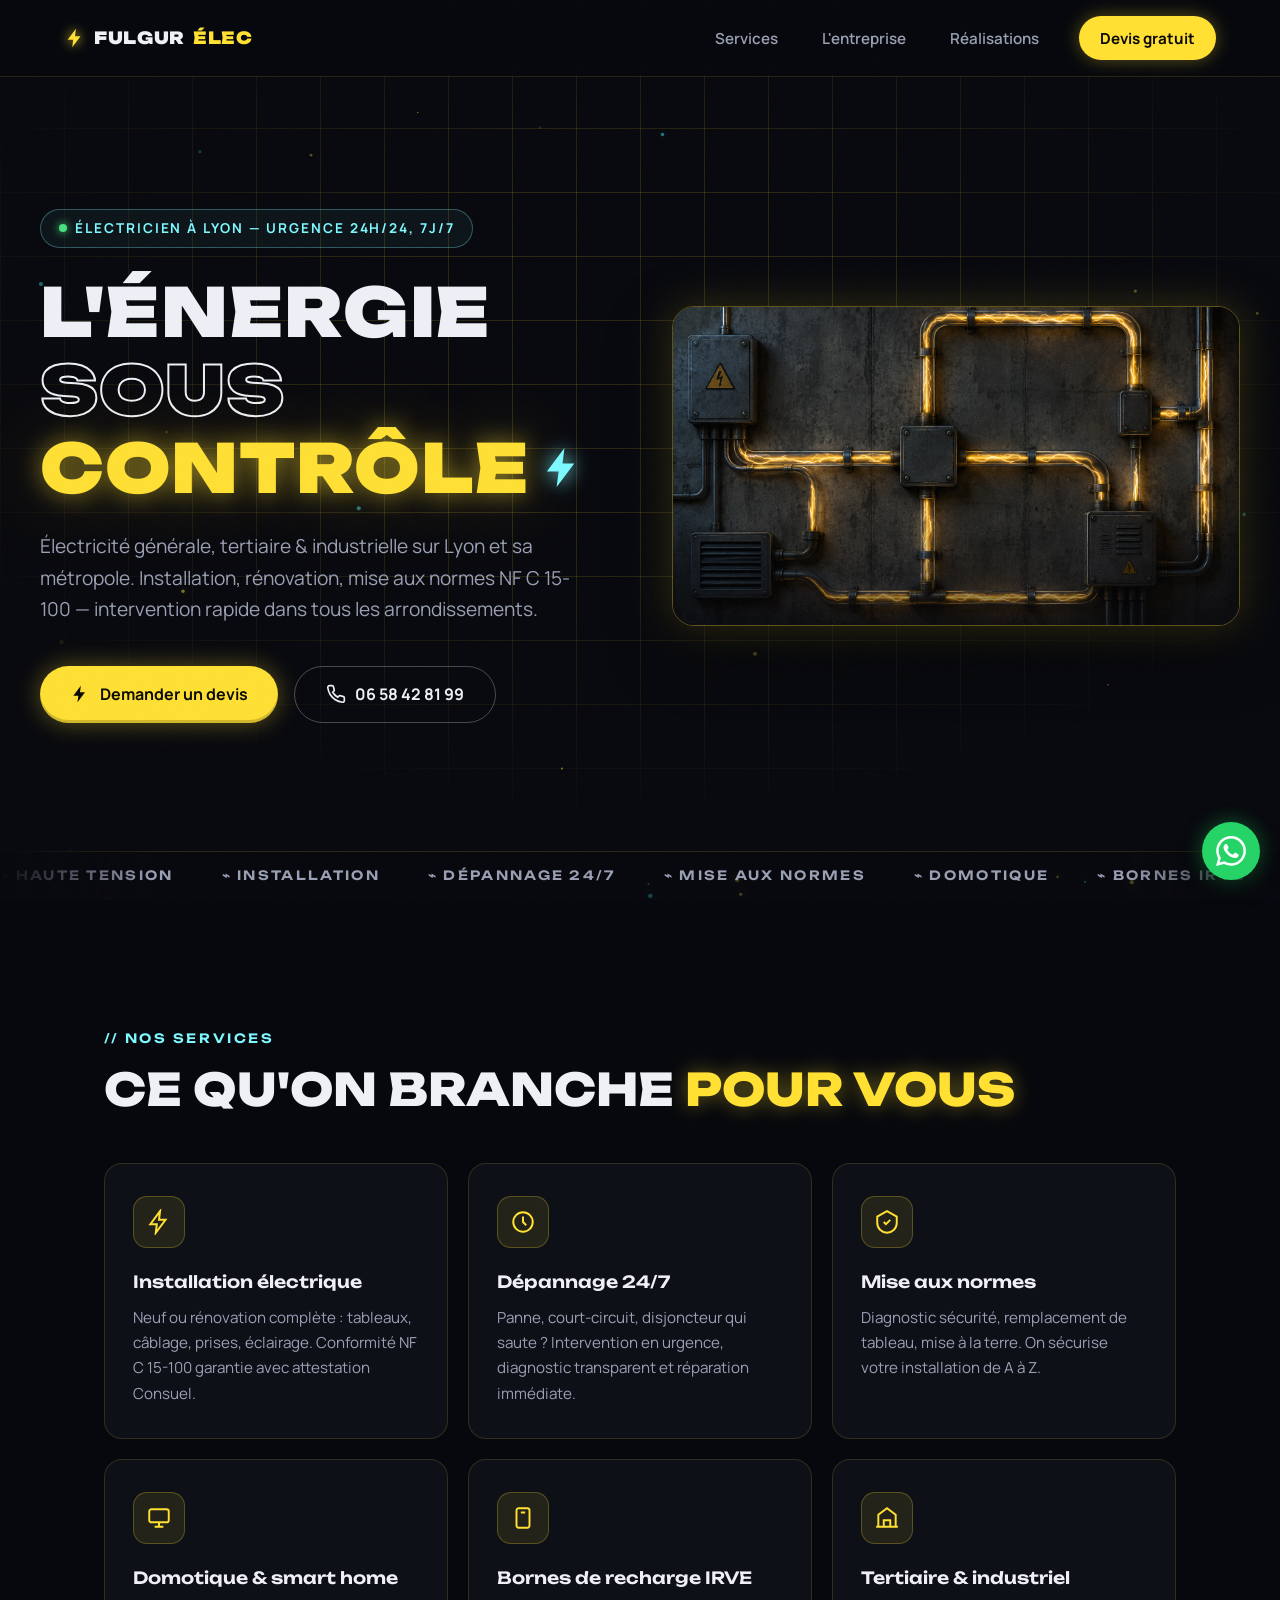
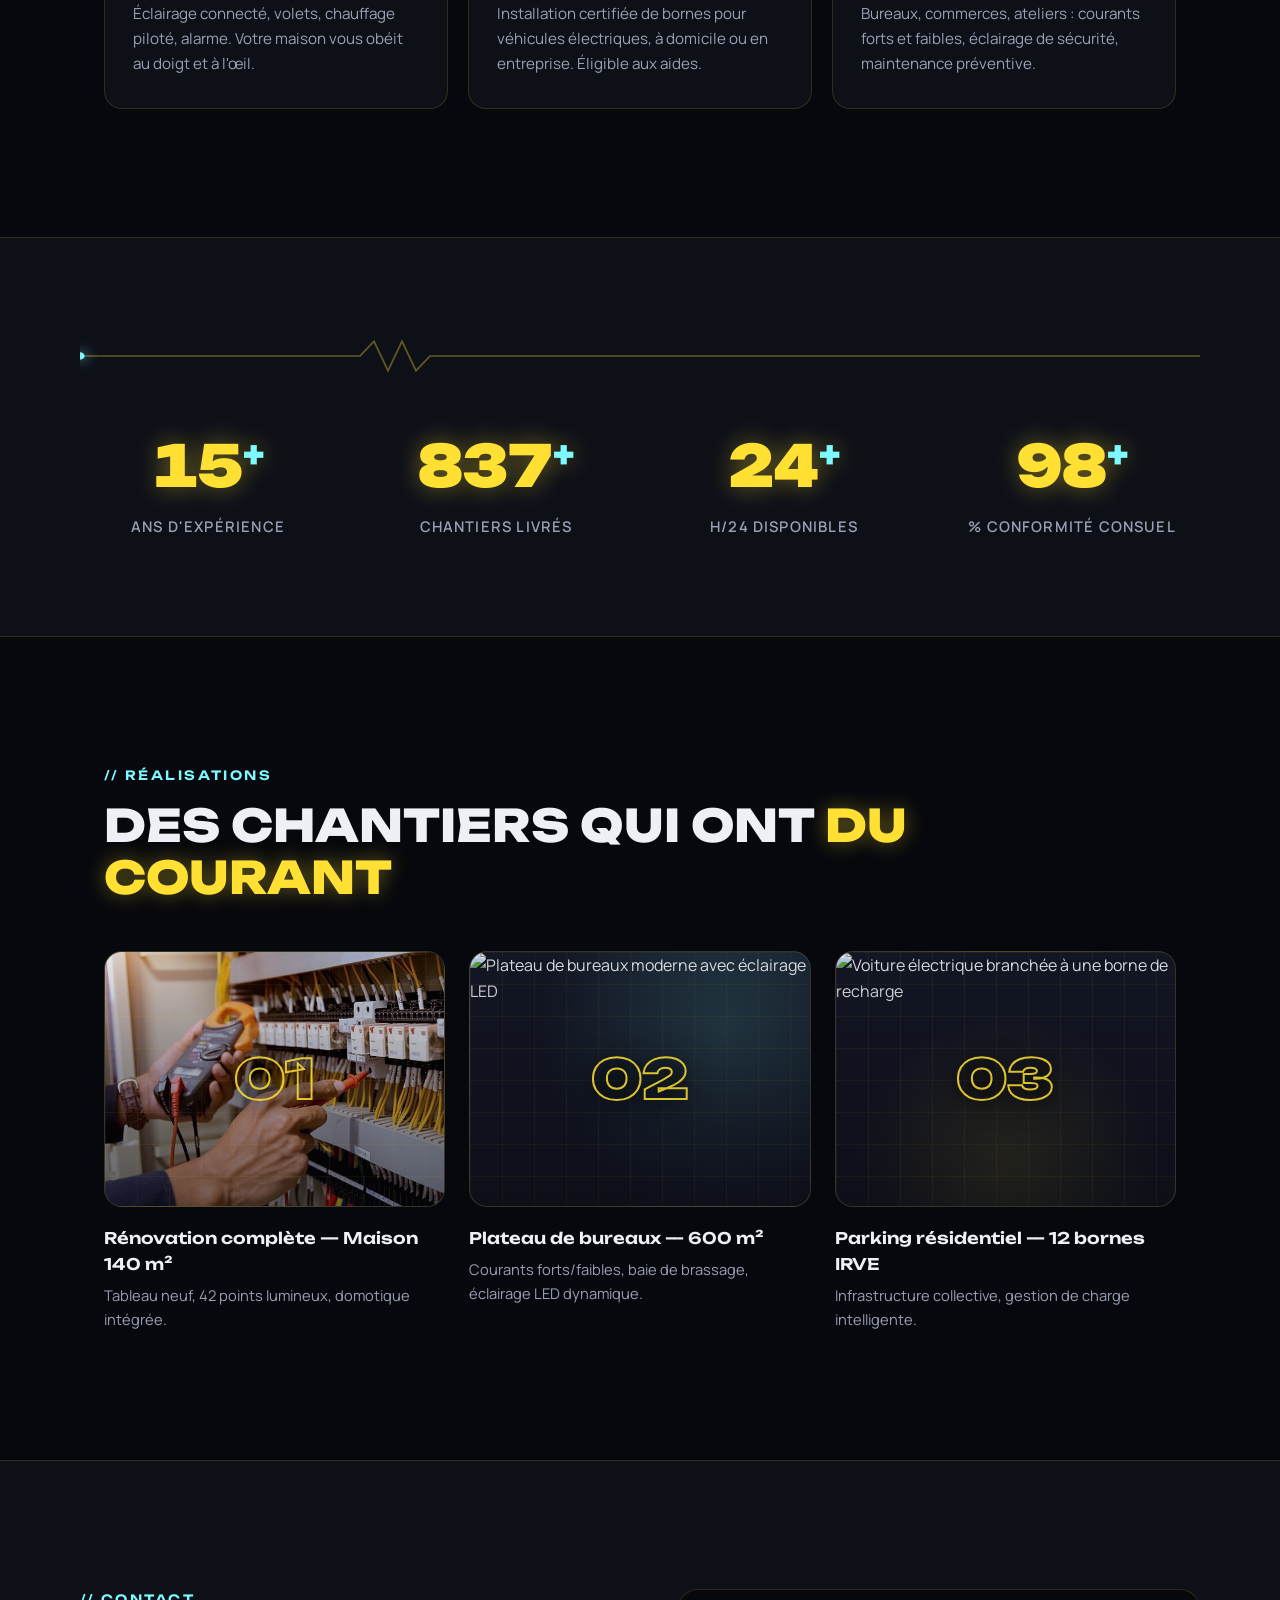
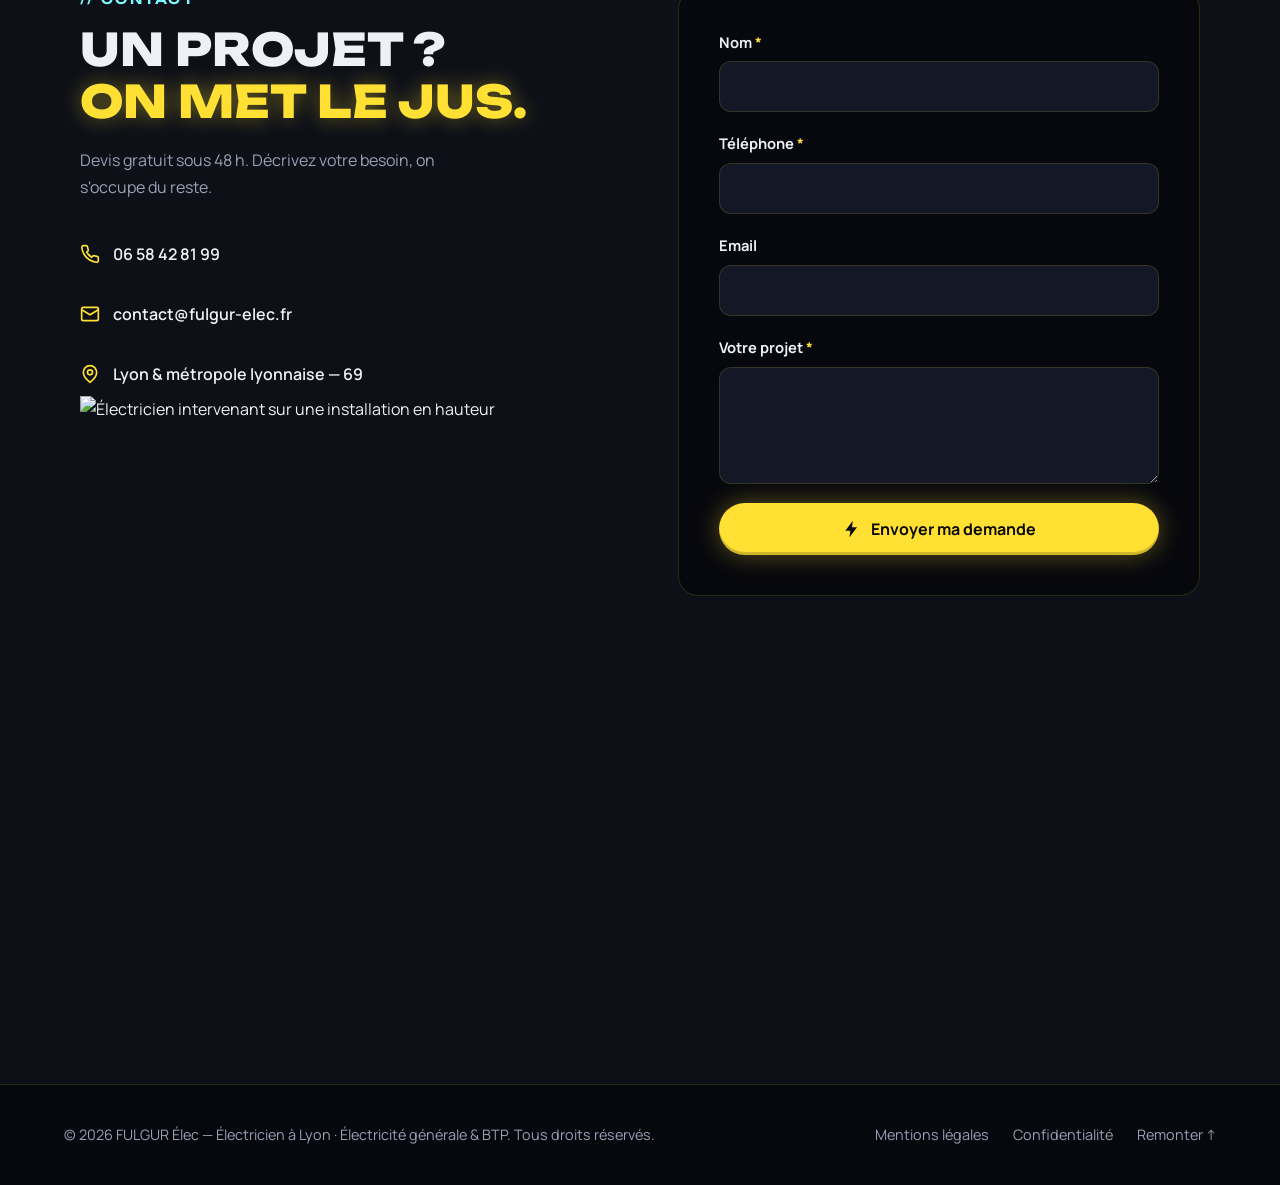
==== commit 522bb9db: "Pages RGPD : mentions légales + politique de confidentialité, liens footer Co-Authored-By: Claude Fa" ====
--- a/index.html
+++ b/index.html
@@ -227,7 +227,11 @@
 
 <footer class="footer">
   <p>© 2026 FULGUR Élec — Électricien à Lyon · Électricité générale &amp; BTP. Tous droits réservés.</p>
-  <a href="#top">Remonter ↑</a>
+  <nav class="footer__legal" aria-label="Liens légaux">
+    <a href="mentions-legales.html">Mentions légales</a>
+    <a href="confidentialite.html">Confidentialité</a>
+    <a href="#top">Remonter ↑</a>
+  </nav>
 </footer>
 
 <script src="script.js" defer></script>
--- a/styles.css
+++ b/styles.css
@@ -404,6 +404,25 @@
 }
 .footer a { color: var(--muted); text-decoration: none; min-height: 44px; display: inline-flex; align-items: center; }
 .footer a:hover { color: var(--primary); }
+
+.footer__legal { display: flex; gap: 1.5rem; flex-wrap: wrap; }
+
+/* Pages légales */
+.legal {
+  max-width: 760px; margin: 0 auto; position: relative; z-index: 2;
+  padding: 8rem 1.5rem 5rem;
+}
+.legal h1 {
+  font-family: var(--font-display); font-weight: 800; text-transform: uppercase;
+  font-size: clamp(1.8rem, 5vw, 2.6rem); margin-bottom: 1rem;
+}
+.legal h2 {
+  font-size: 1.15rem; margin: 2.25rem 0 .75rem; text-transform: none;
+  color: var(--primary);
+}
+.legal p { color: var(--muted); margin-bottom: .9rem; }
+.legal a { color: var(--arc); }
+.legal strong { color: var(--on-surface); }
 
 /* ============ RESPONSIVE ============ */
 @media (max-width: 768px) {
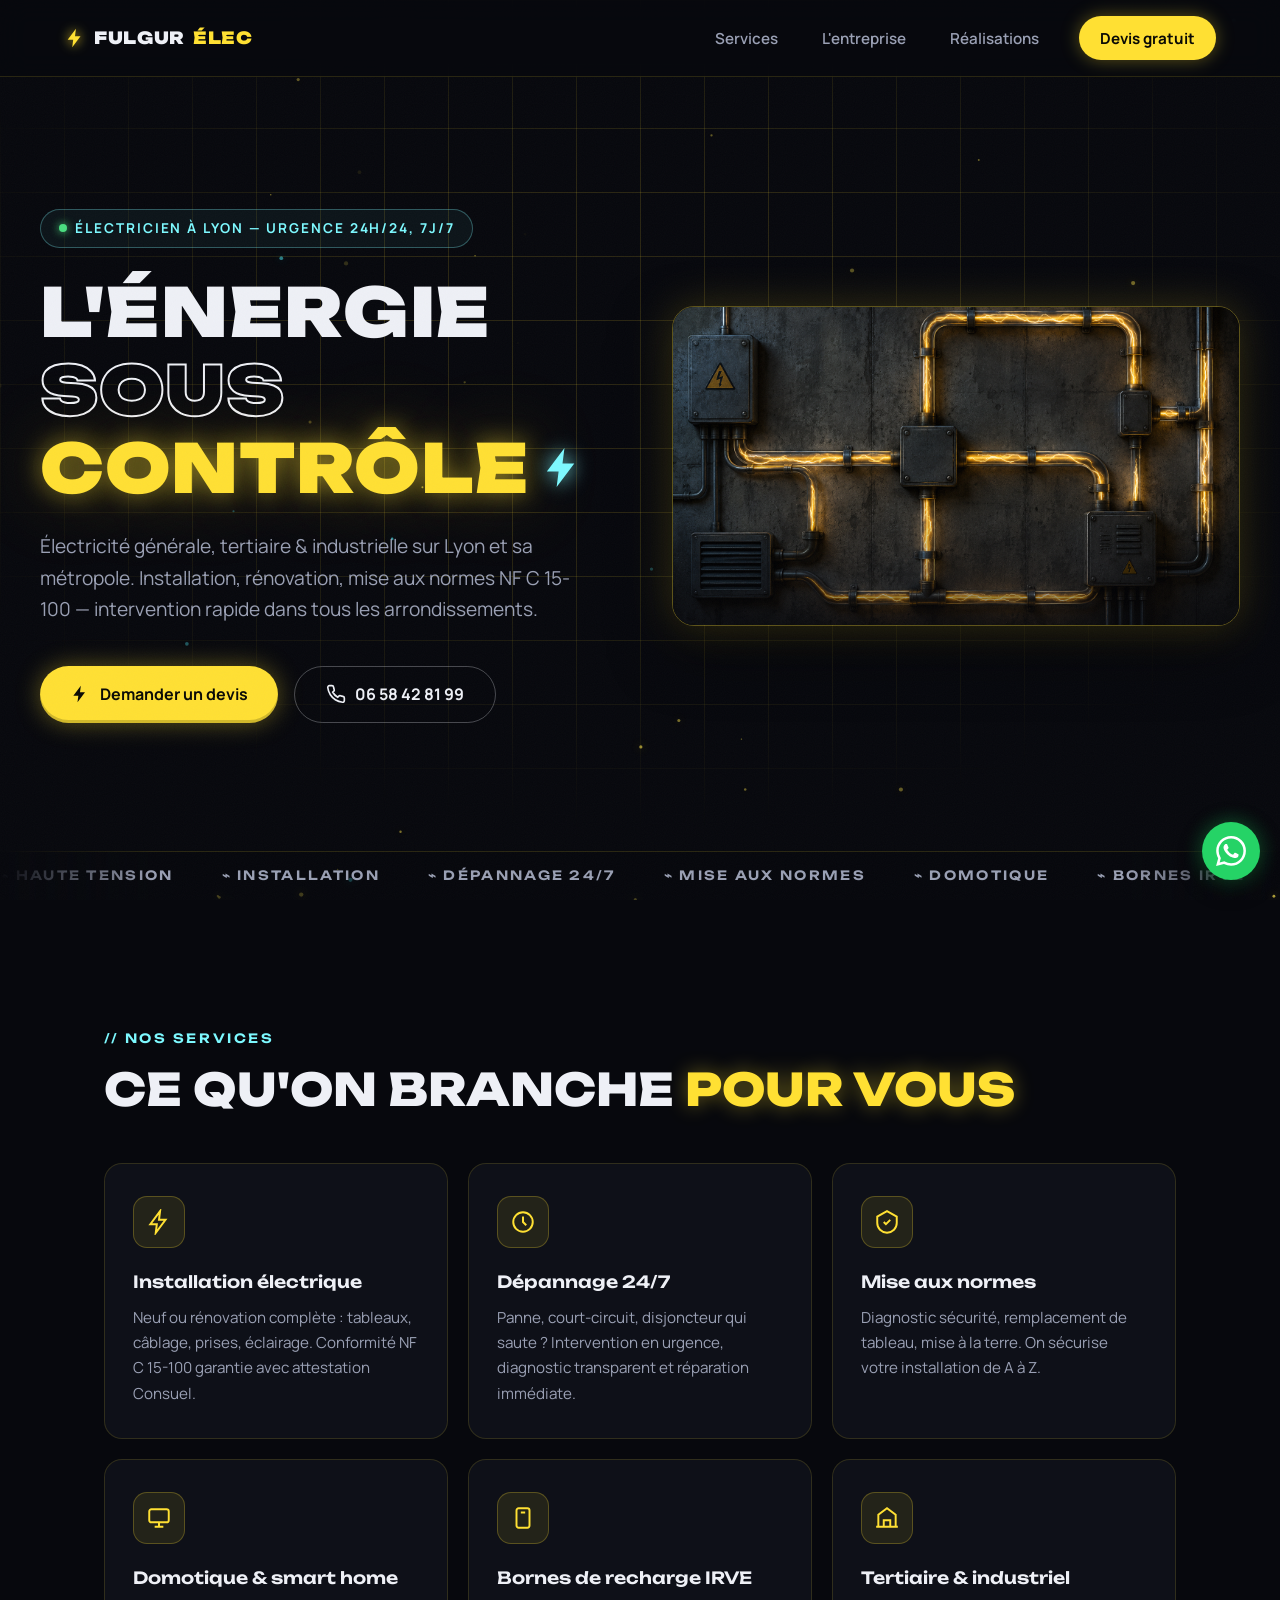
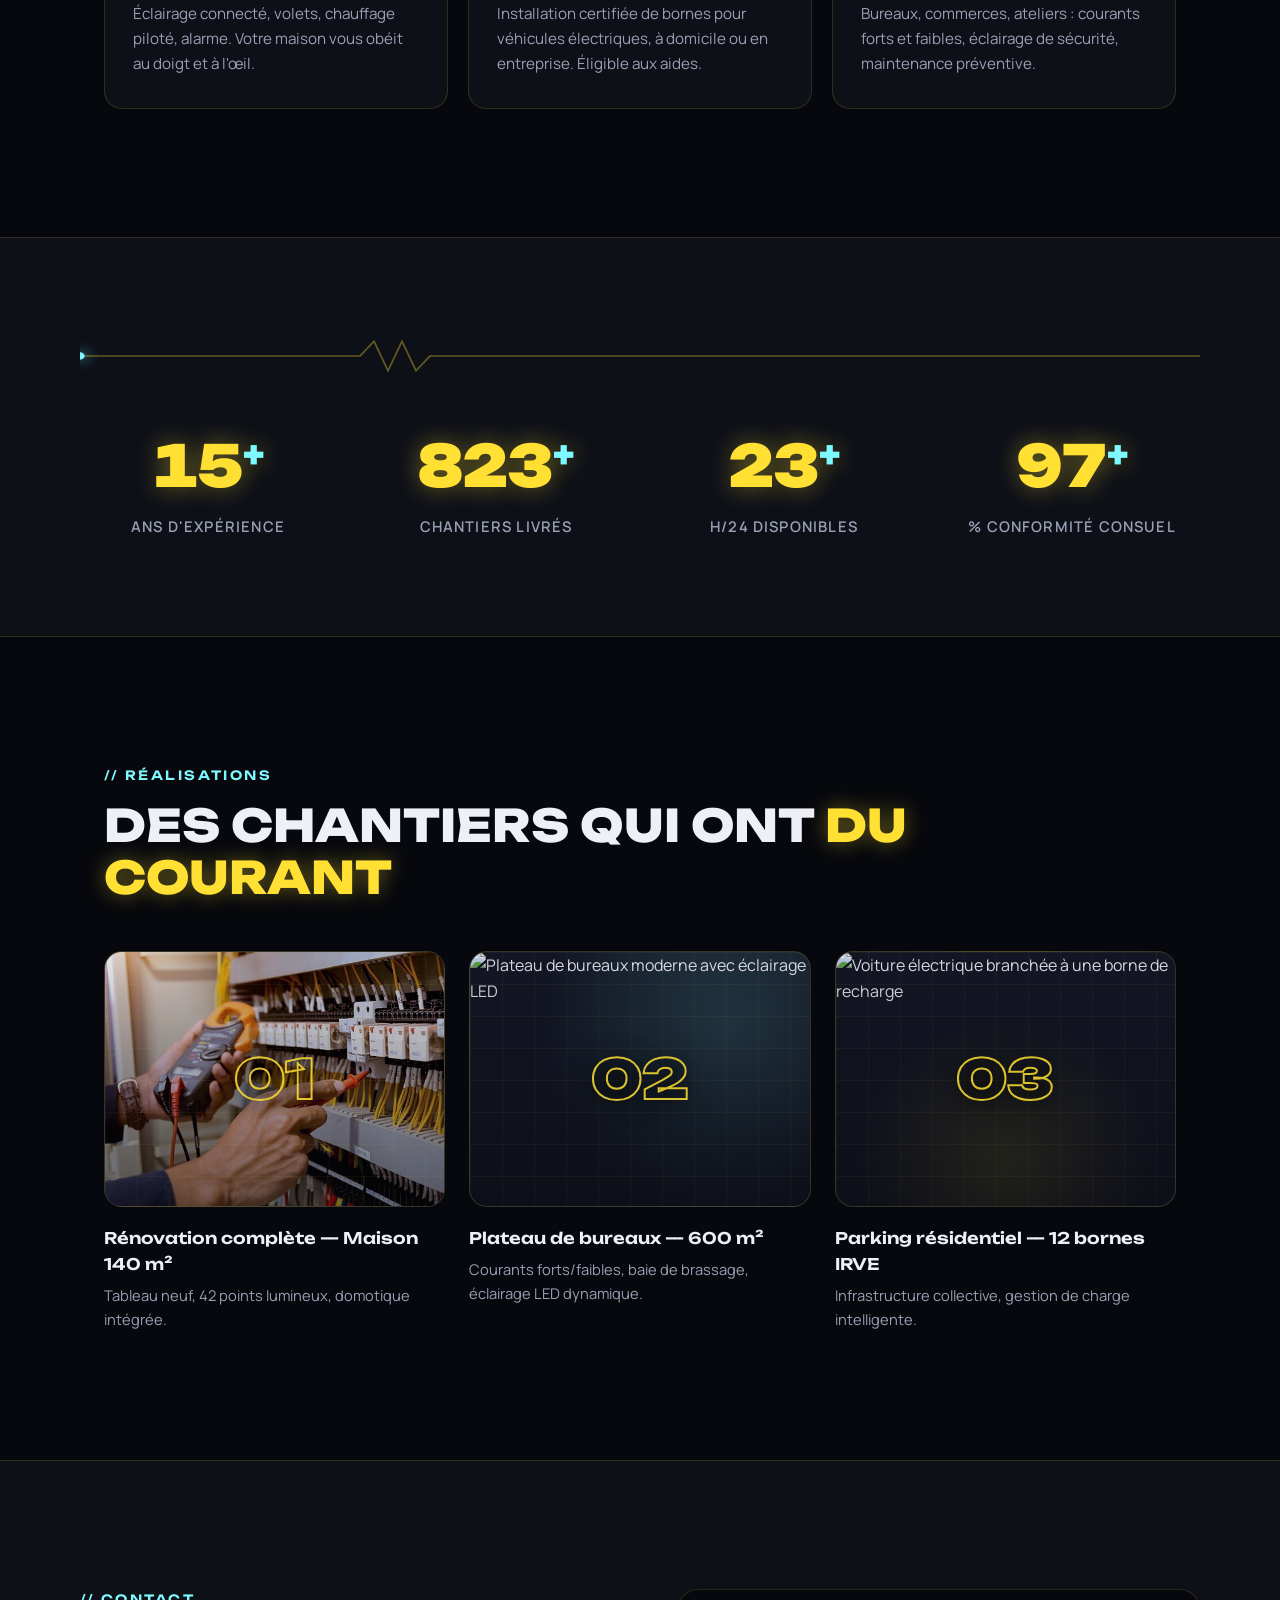
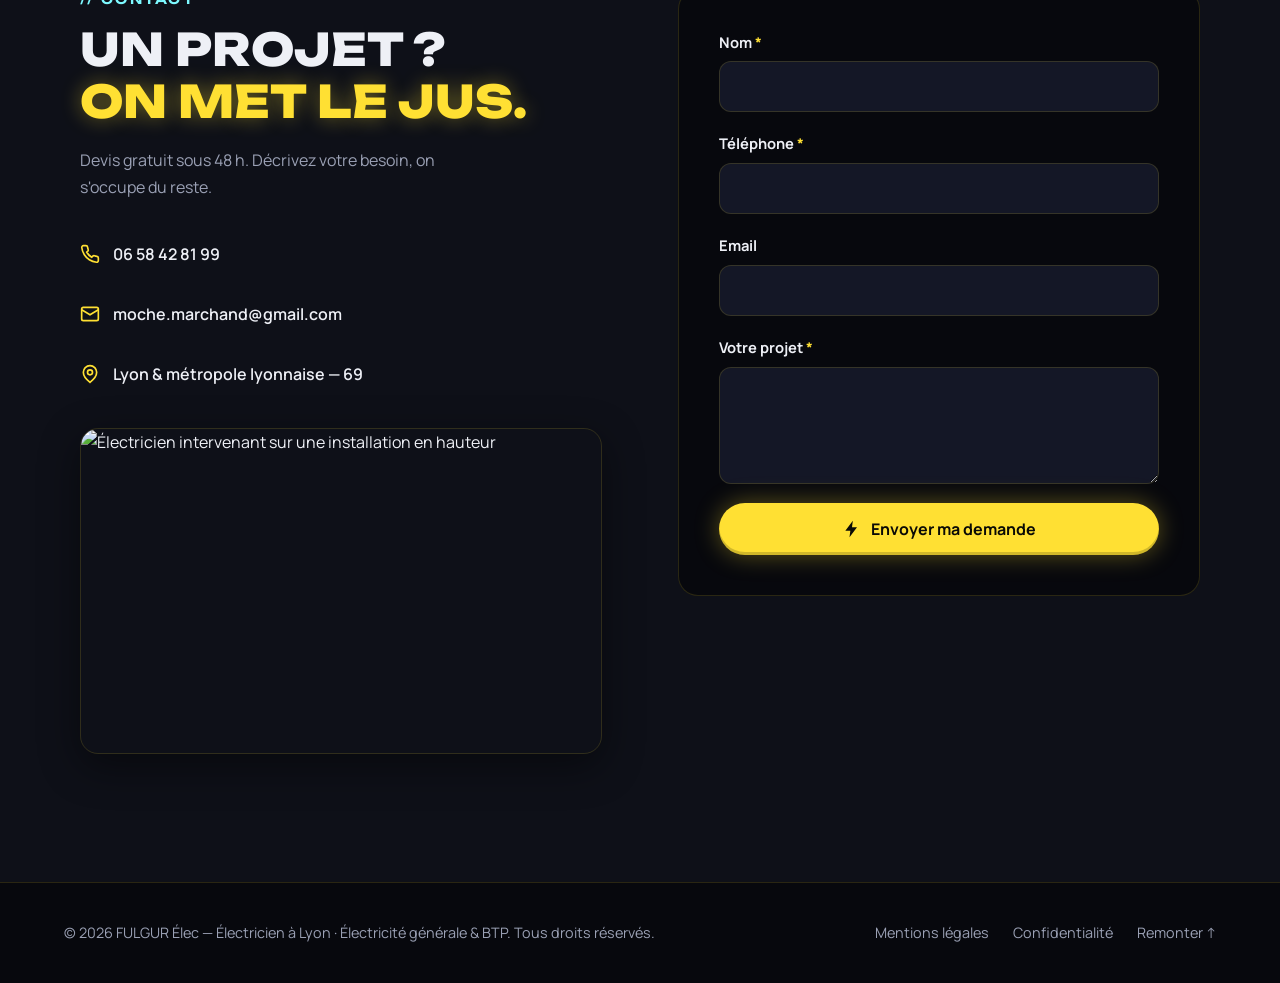
==== commit 925009db: "Mise à jour de l'adresse email de contact Co-Authored-By: Claude Fable 5 <noreply@anthropic.com>" ====
--- a/index.html
+++ b/index.html
@@ -182,7 +182,7 @@
       <p class="contact__sub">Devis gratuit sous 48 h. Décrivez votre besoin, on s'occupe du reste.</p>
       <ul class="contact__infos">
         <li><svg viewBox="0 0 24 24" fill="none" stroke="currentColor" stroke-width="2" aria-hidden="true"><path d="M22 16.92v3a2 2 0 0 1-2.18 2 19.79 19.79 0 0 1-8.63-3.07 19.5 19.5 0 0 1-6-6 19.79 19.79 0 0 1-3.07-8.67A2 2 0 0 1 4.11 2h3a2 2 0 0 1 2 1.72c.127.96.361 1.903.7 2.81a2 2 0 0 1-.45 2.11L8.09 9.91a16 16 0 0 0 6 6l1.27-1.27a2 2 0 0 1 2.11-.45c.907.339 1.85.573 2.81.7A2 2 0 0 1 22 16.92z"/></svg><a href="tel:+33658428199">06 58 42 81 99</a></li>
-        <li><svg viewBox="0 0 24 24" fill="none" stroke="currentColor" stroke-width="2" aria-hidden="true"><rect x="2" y="4" width="20" height="16" rx="2"/><path d="m22 7-10 6L2 7"/></svg><a href="mailto:contact@fulgur-elec.fr">contact@fulgur-elec.fr</a></li>
+        <li><svg viewBox="0 0 24 24" fill="none" stroke="currentColor" stroke-width="2" aria-hidden="true"><rect x="2" y="4" width="20" height="16" rx="2"/><path d="m22 7-10 6L2 7"/></svg><a href="mailto:moche.marchand@gmail.com">moche.marchand@gmail.com</a></li>
         <li><svg viewBox="0 0 24 24" fill="none" stroke="currentColor" stroke-width="2" aria-hidden="true"><path d="M20 10c0 6-8 12-8 12s-8-6-8-12a8 8 0 0 1 16 0z"/><circle cx="12" cy="10" r="3"/></svg>Lyon &amp; métropole lyonnaise — 69</li>
       </ul>
       <div class="contact__photo">
--- a/styles.css
+++ b/styles.css
@@ -356,6 +356,13 @@
 .contact__infos svg { width: 20px; height: 20px; color: var(--primary); flex-shrink: 0; }
 .contact__infos a { text-decoration: none; }
 .contact__infos a:hover { color: var(--primary); }
+
+.contact__photo { margin-top: 2rem; }
+.contact__photo img {
+  width: 100%; max-width: 100%; height: auto; aspect-ratio: 16 / 10; object-fit: cover;
+  border-radius: 18px; border: 1px solid var(--line);
+  box-shadow: 0 12px 40px rgba(0,0,0,.45);
+}
 
 .contact__form {
   background: var(--bg); border: 1px solid var(--line); border-radius: 20px;
@@ -449,6 +456,8 @@
   .bolt--3 { display: none; }
   .hero__inner { grid-template-columns: 1fr; }
   .hero { padding-top: 6rem; }
+  .work__visual { aspect-ratio: 16 / 9; }
+  .work__visual span { font-size: 2.4rem; }
 }
 
 /* ============ REDUCED MOTION ============ */
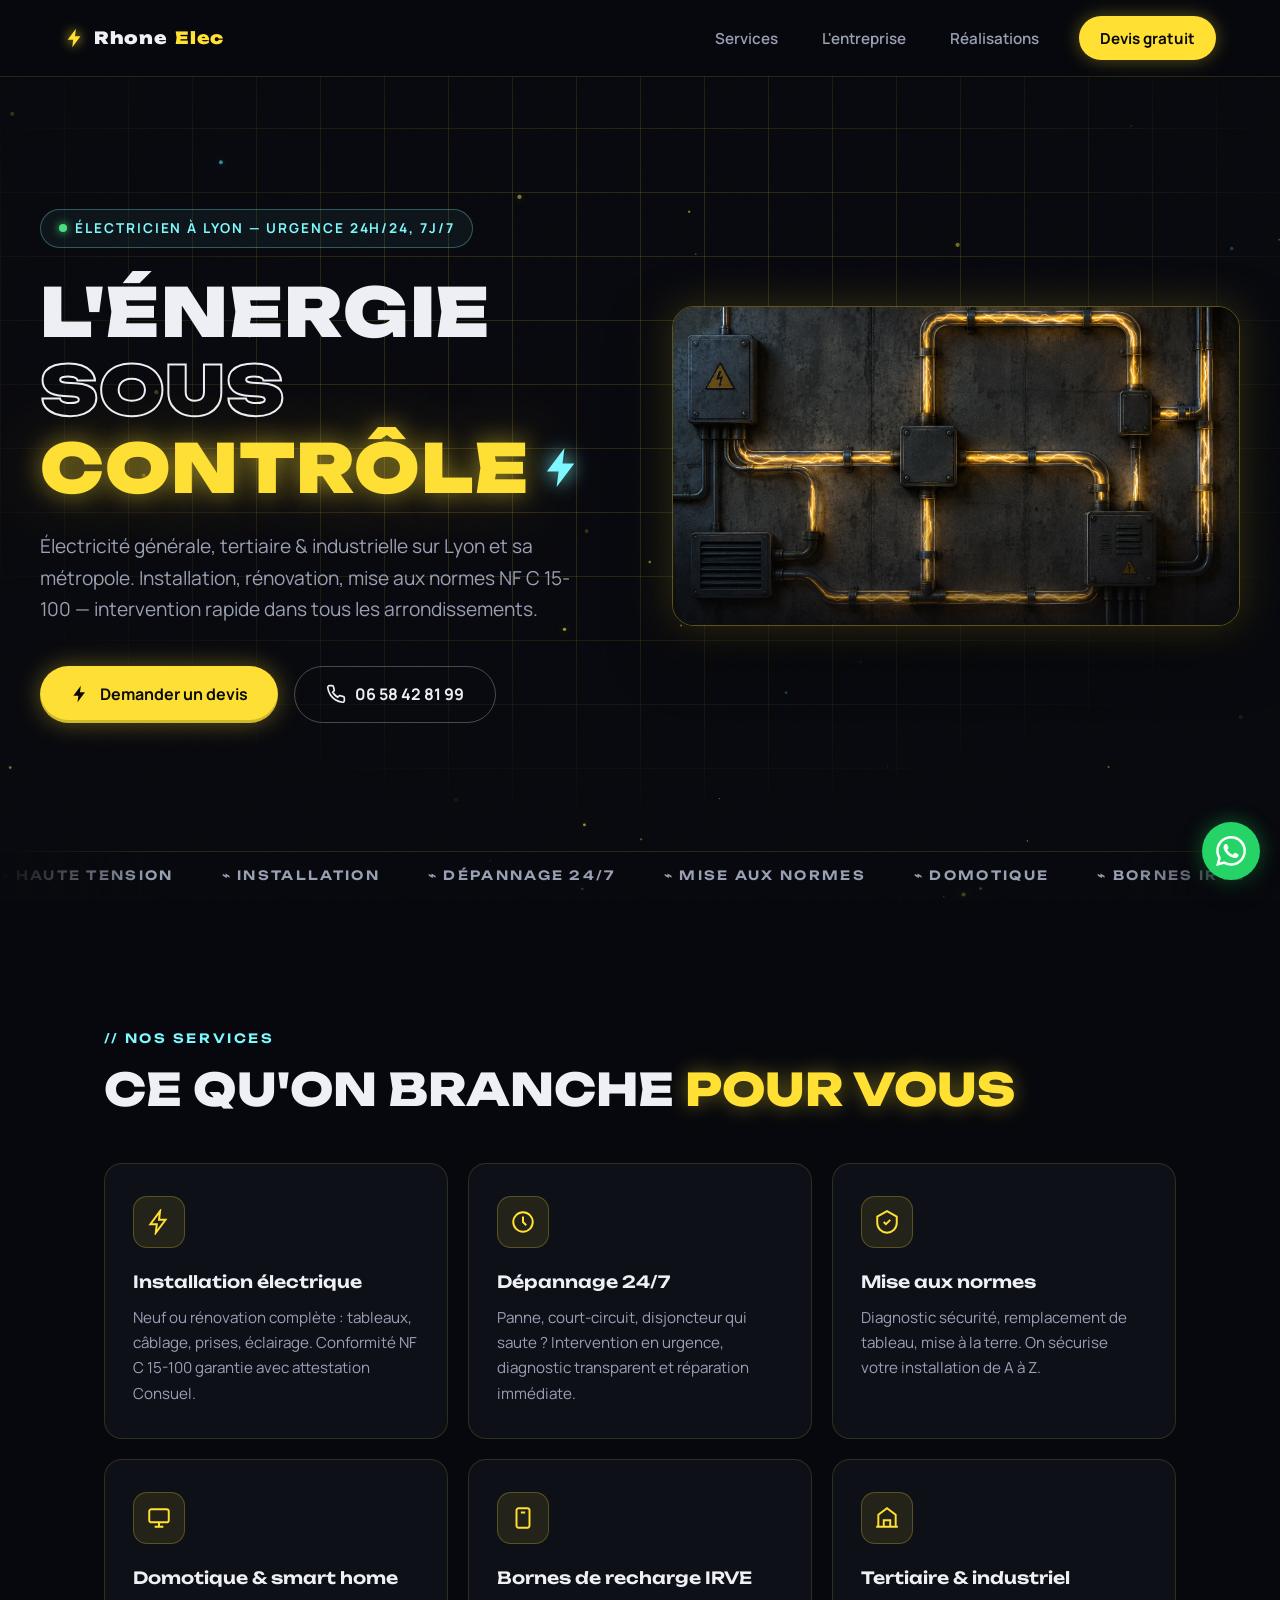
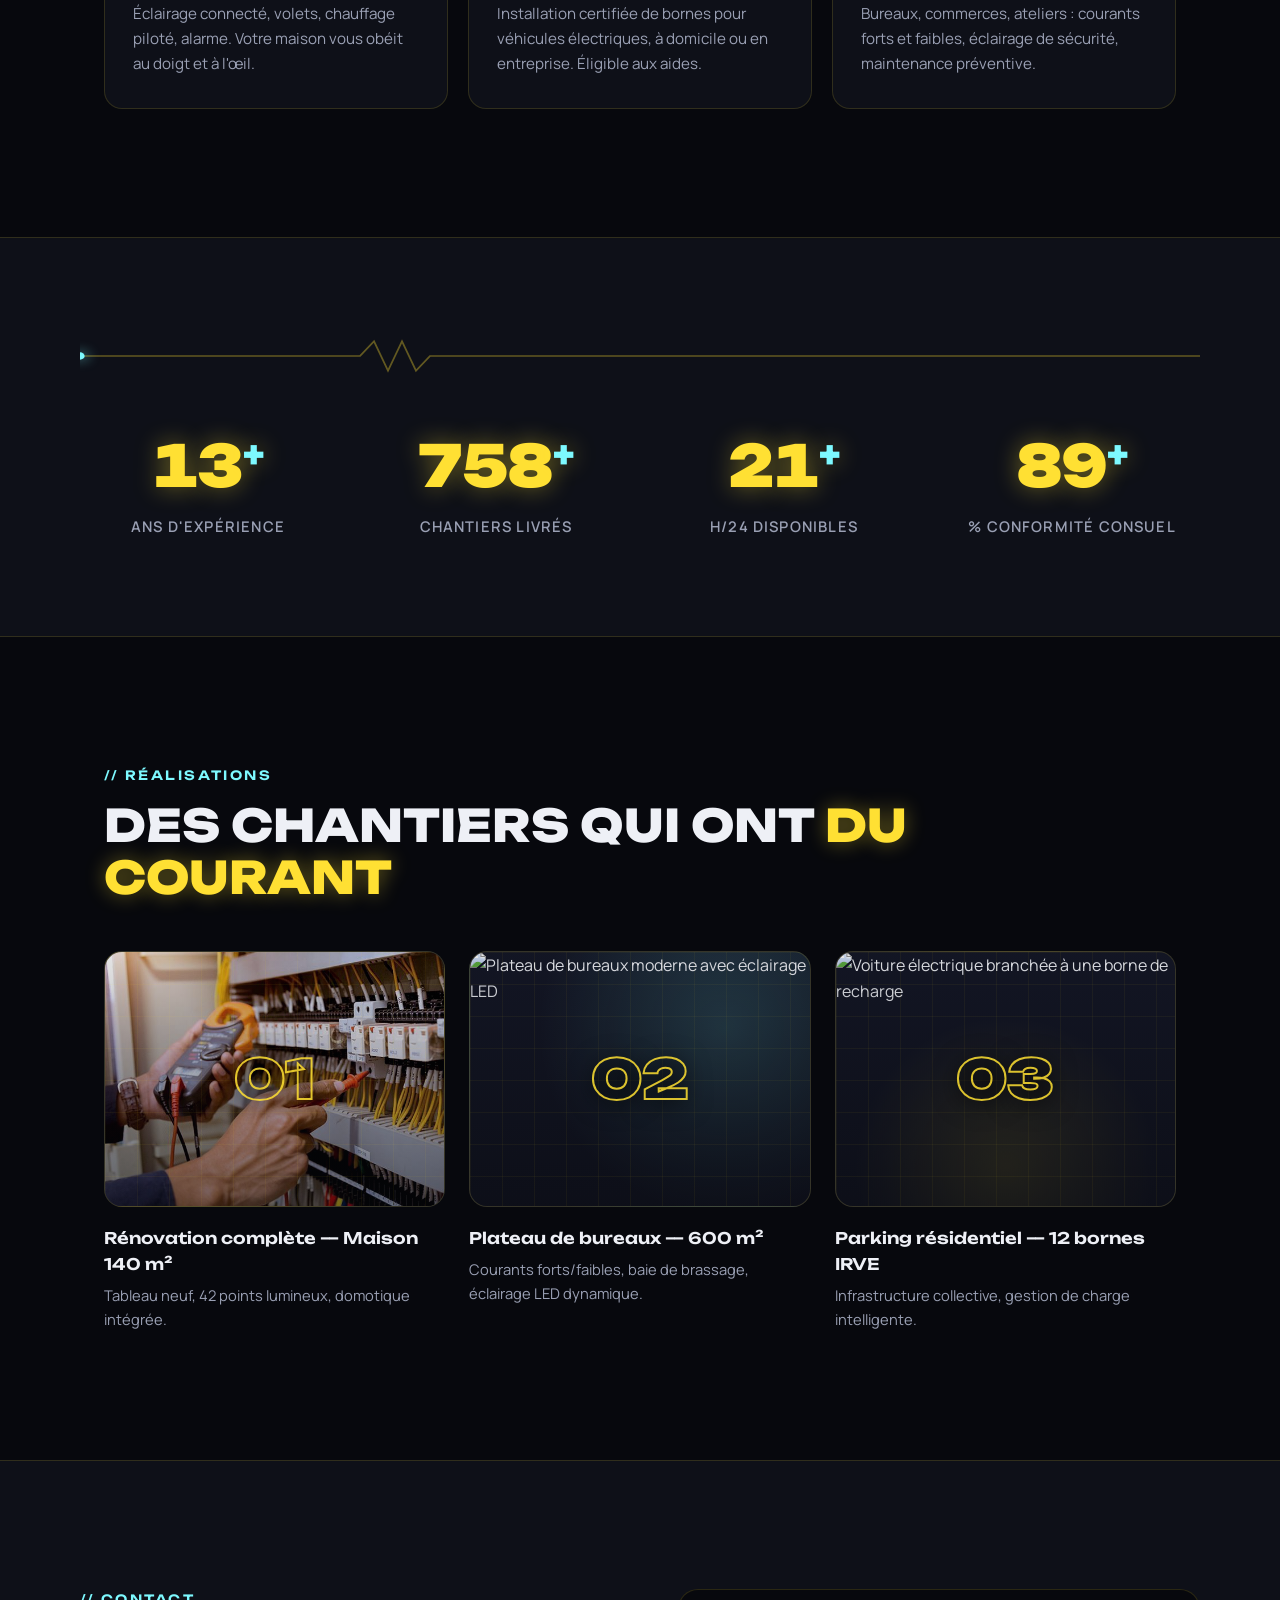
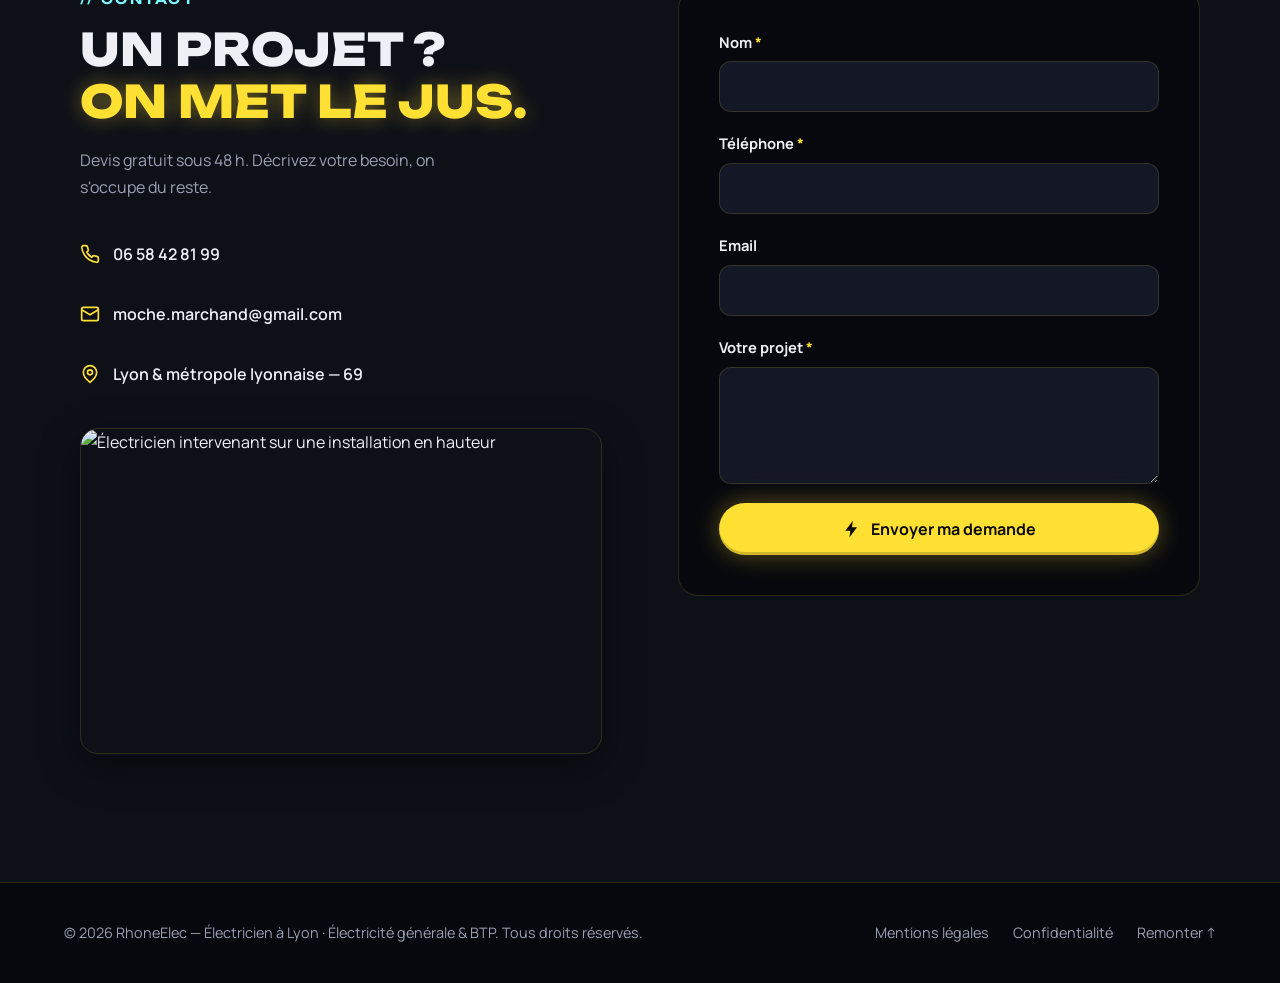
==== commit 4e0f2d71: "Renommage du site en RhoneElec Co-Authored-By: Claude Fable 5 <noreply@anthropic.com>" ====
--- a/index.html
+++ b/index.html
@@ -3,8 +3,8 @@
 <head>
 <meta charset="UTF-8">
 <meta name="viewport" content="width=device-width, initial-scale=1">
-<title>FULGUR Élec — Électricien à Lyon | Électricité générale & BTP</title>
-<meta name="description" content="FULGUR Élec, votre électricien à Lyon : électricité générale, tertiaire et industrielle. Installation, dépannage 24/7, mise aux normes sur Lyon et sa métropole. Devis gratuit.">
+<title>RhoneElec — Électricien à Lyon | Électricité générale & BTP</title>
+<meta name="description" content="RhoneElec, votre électricien à Lyon : électricité générale, tertiaire et industrielle. Installation, dépannage 24/7, mise aux normes sur Lyon et sa métropole. Devis gratuit.">
 <link rel="icon" type="image/png" href="favicon.png">
 <link rel="apple-touch-icon" href="favicon.png">
 <link rel="preconnect" href="https://fonts.googleapis.com">
@@ -19,11 +19,11 @@
 <canvas id="sparks" aria-hidden="true"></canvas>
 
 <header class="nav" id="top">
-  <a href="#top" class="nav__logo" aria-label="FULGUR Élec — accueil">
+  <a href="#top" class="nav__logo" aria-label="RhoneElec — accueil">
     <svg viewBox="0 0 24 24" fill="none" aria-hidden="true" class="logo-bolt">
       <path d="M13 2 4 14h6l-1 8 9-12h-6l1-8z" fill="currentColor"/>
     </svg>
-    FULGUR<span>ÉLEC</span>
+    Rhone<span>Elec</span>
   </a>
   <nav aria-label="Navigation principale" class="nav__links" id="navlinks">
     <a href="#services">Services</a>
@@ -76,7 +76,7 @@
 
   <div class="hero__media reveal r4">
     <div class="hero__media-frame">
-      <video src="video_web.mp4" poster="image_video.png" autoplay muted loop playsinline aria-label="Vidéo de présentation FULGUR Élec"></video>
+      <video src="video_web.mp4" poster="image_video.png" autoplay muted loop playsinline aria-label="Vidéo de présentation RhoneElec"></video>
     </div>
   </div>
   </div>
@@ -226,7 +226,7 @@
 </a>
 
 <footer class="footer">
-  <p>© 2026 FULGUR Élec — Électricien à Lyon · Électricité générale &amp; BTP. Tous droits réservés.</p>
+  <p>© 2026 RhoneElec — Électricien à Lyon · Électricité générale &amp; BTP. Tous droits réservés.</p>
   <nav class="footer__legal" aria-label="Liens légaux">
     <a href="mentions-legales.html">Mentions légales</a>
     <a href="confidentialite.html">Confidentialité</a>
